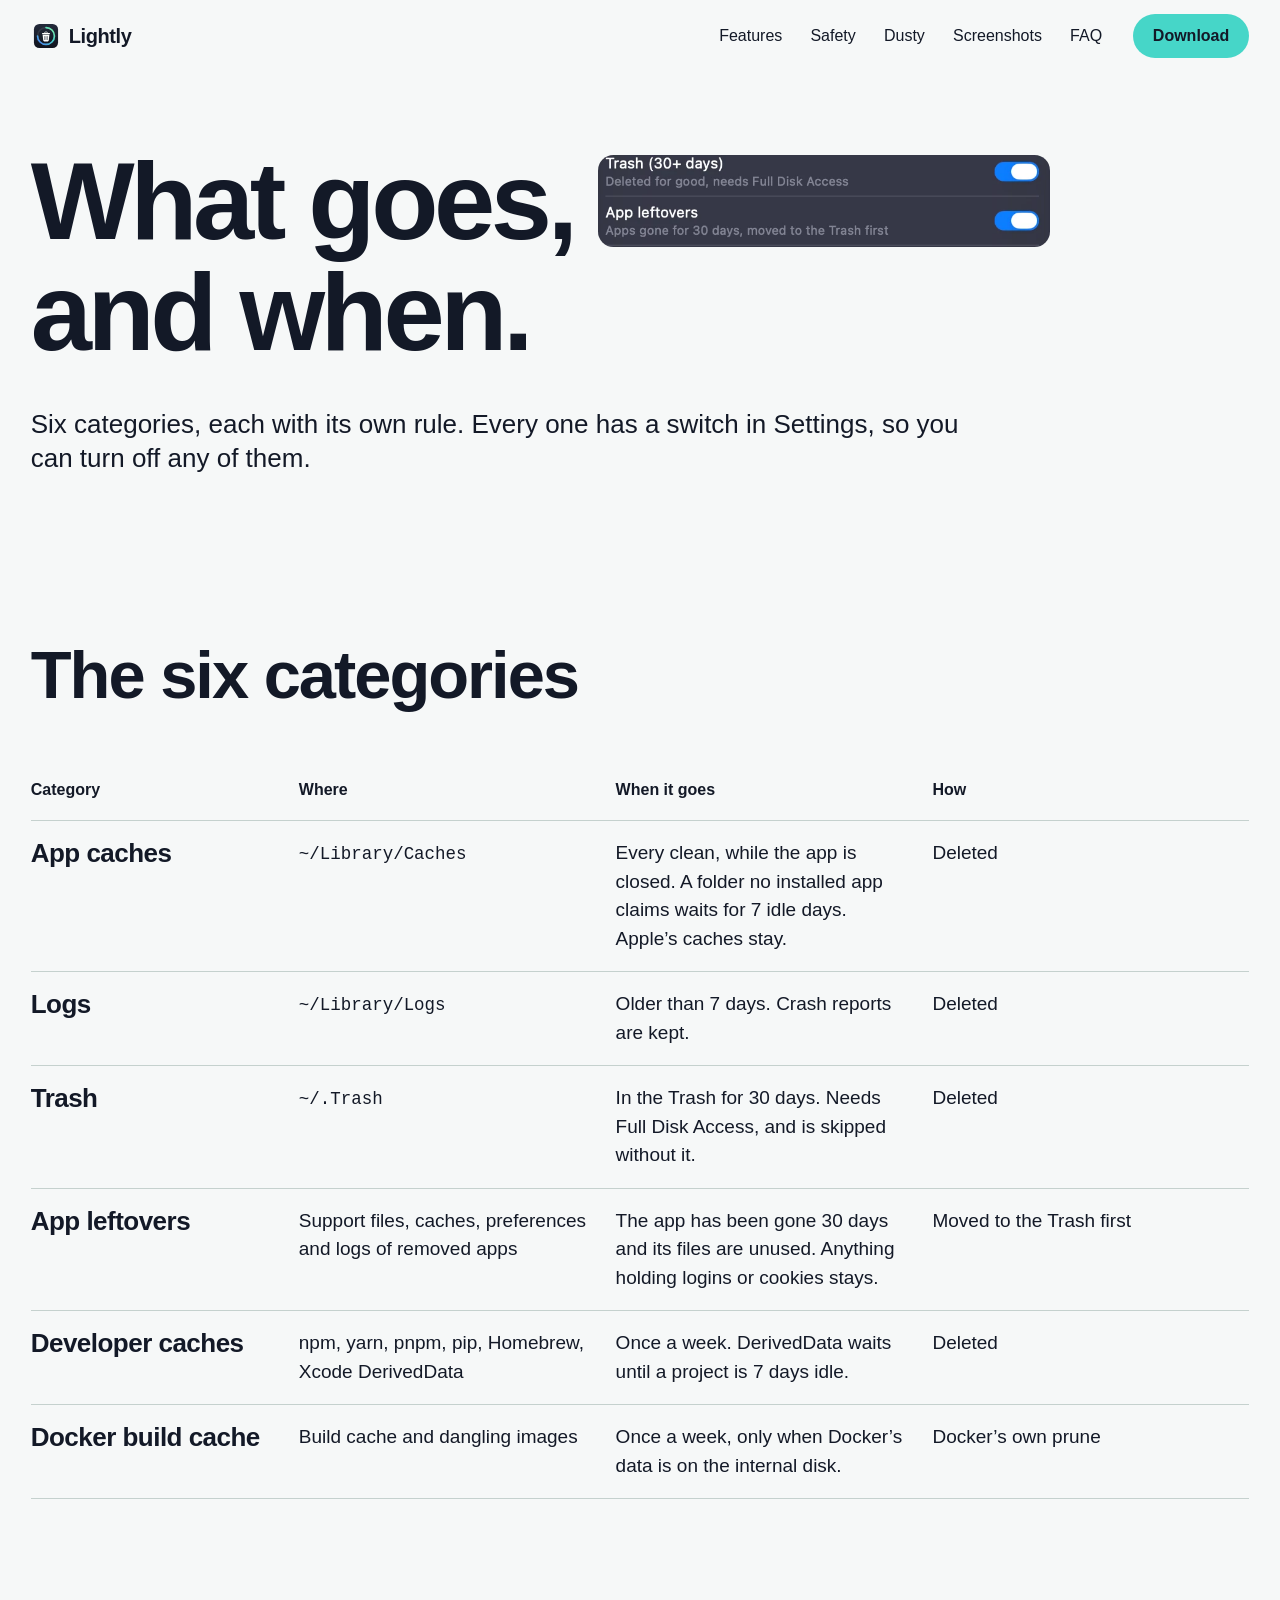
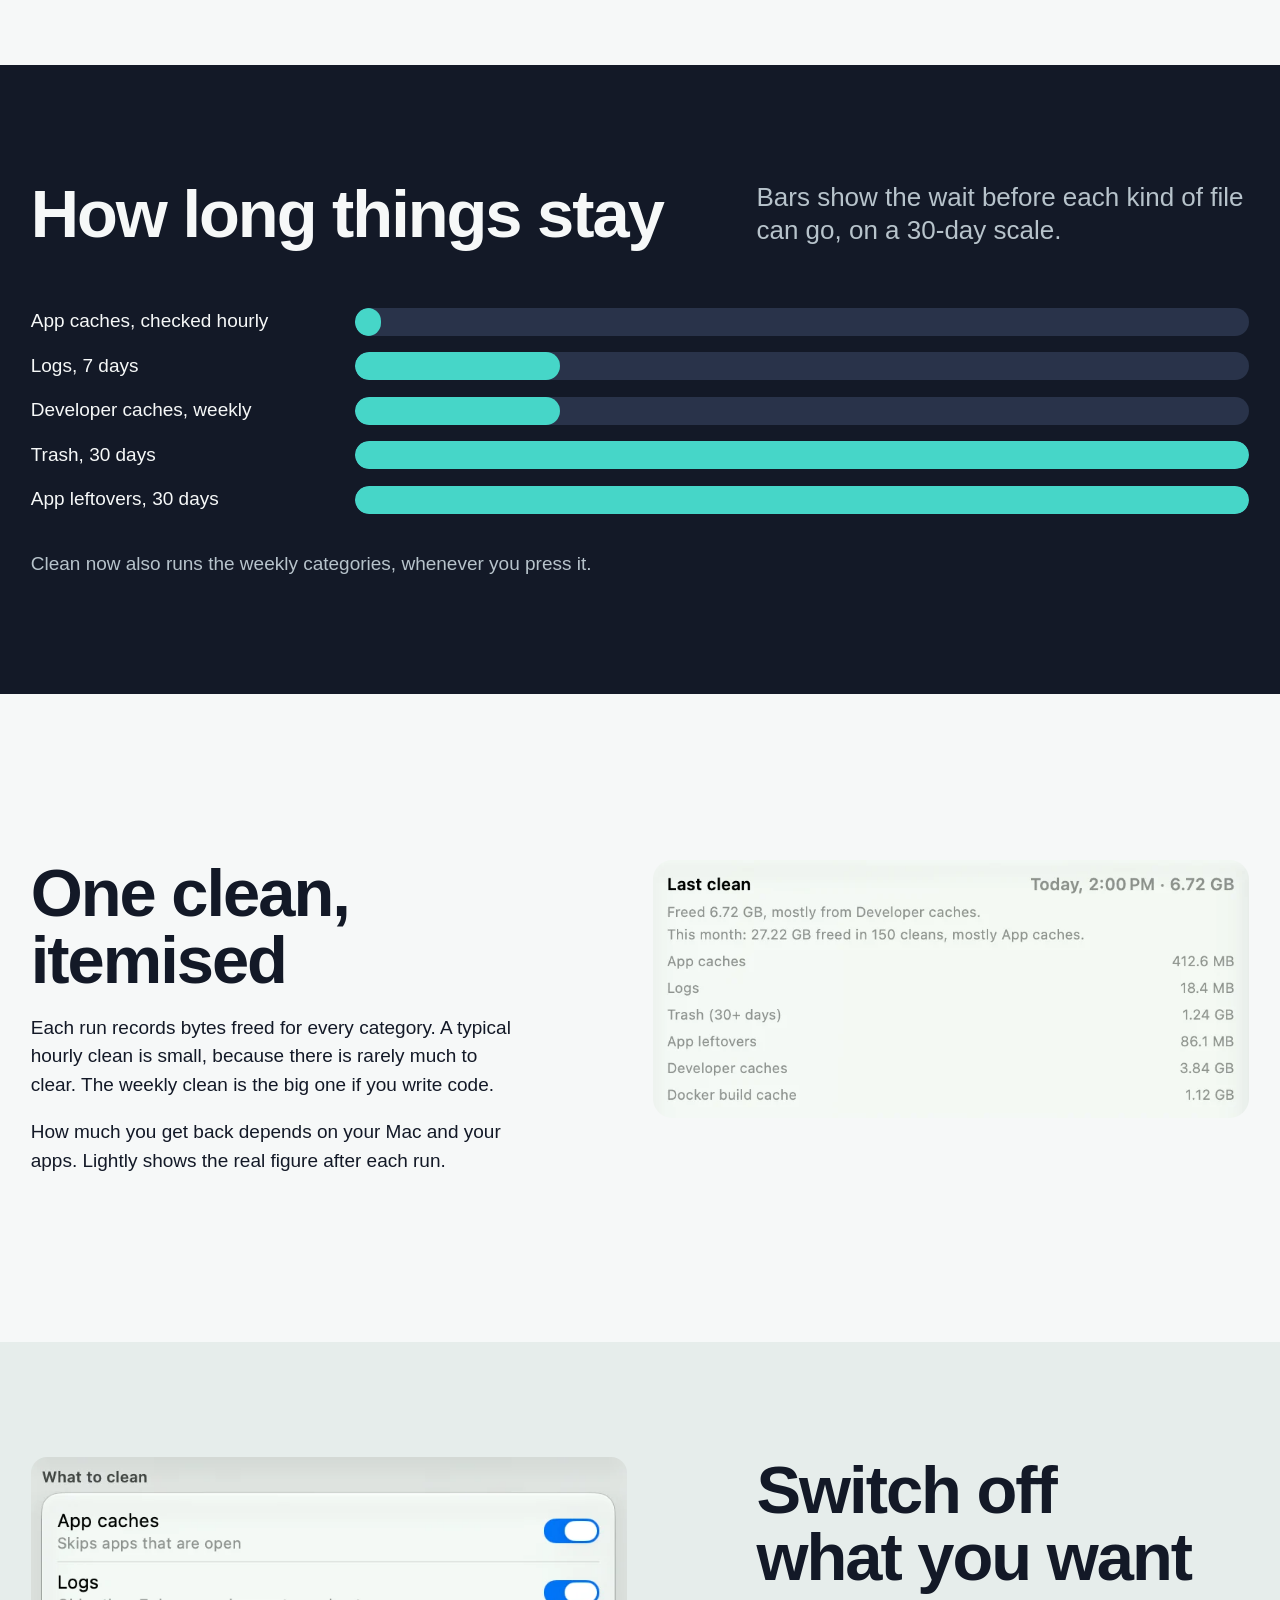
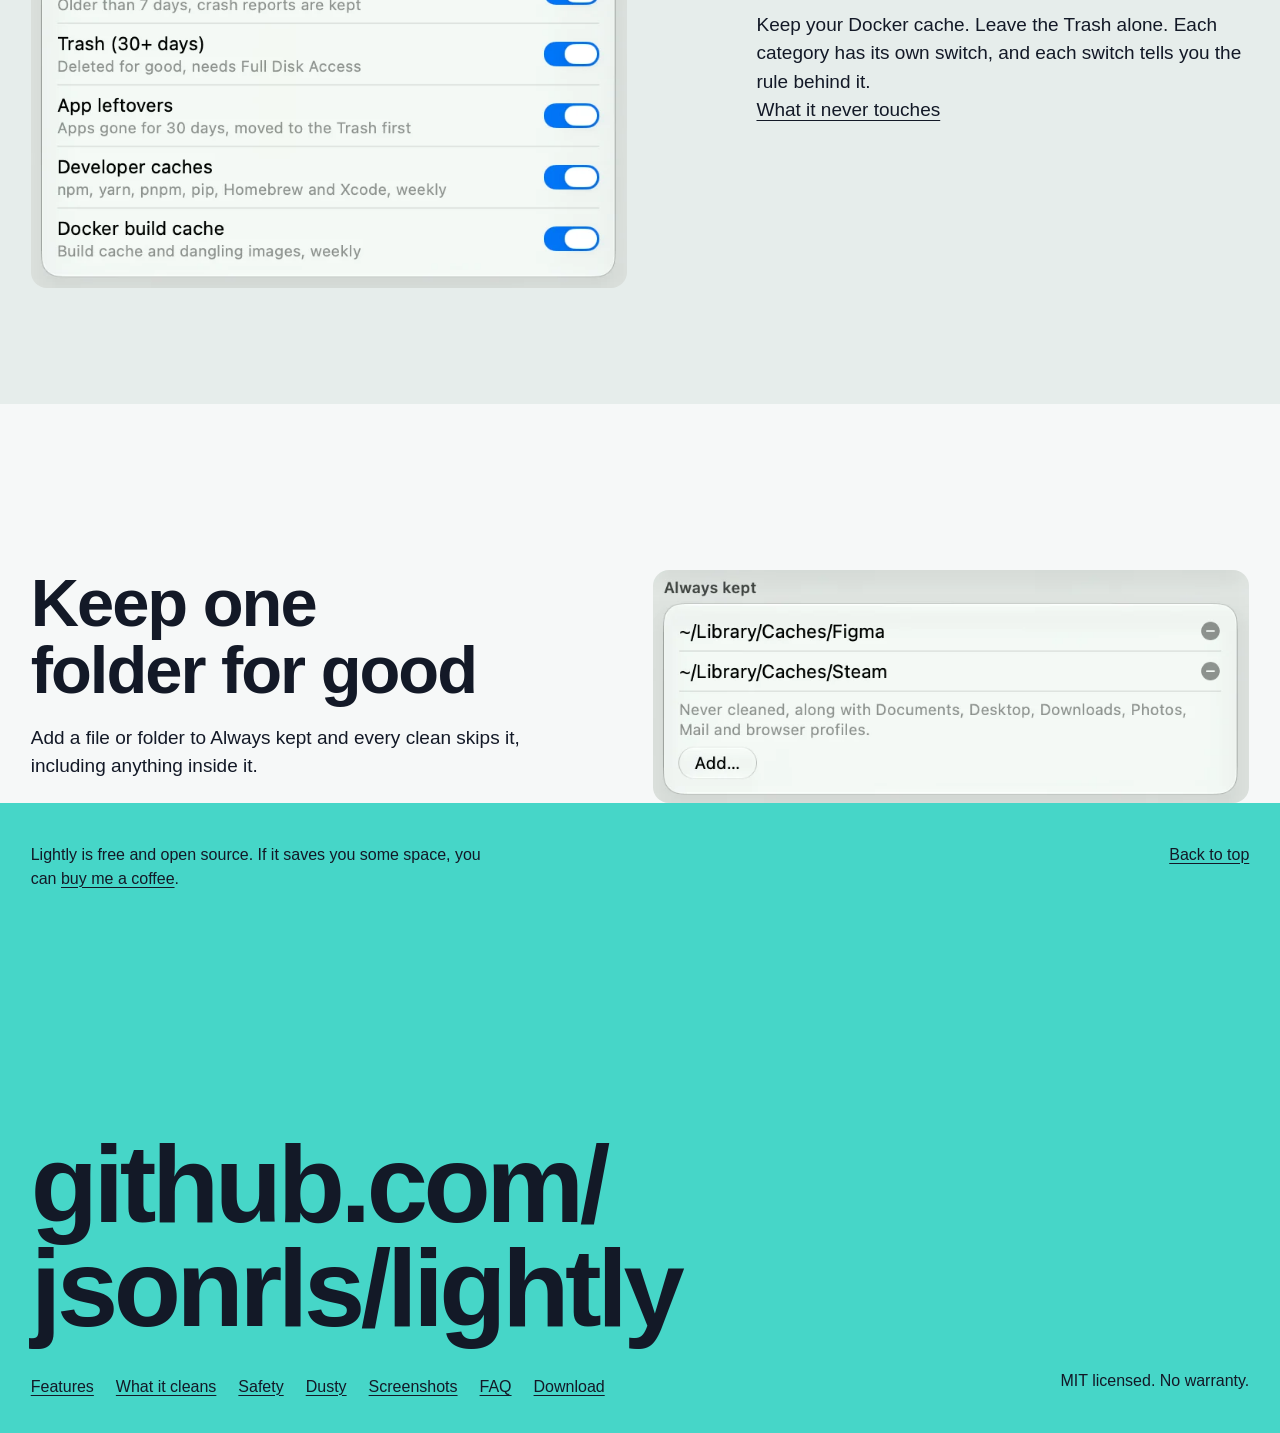
==== cleans.html @ a2372260 "first commit Co-Authored-By: Claude Opus 5.5 <noreply@anthropic.com>" ====
<!doctype html>
<html lang="en">
<head>
<meta charset="utf-8">
<meta name="viewport" content="width=device-width, initial-scale=1">
<title>What it cleans | Lightly</title>
<meta name="description" content="Exactly what Lightly removes from your Mac, where it lives, and how old it must be before it goes.">
<meta property="og:title" content="What it cleans | Lightly">
<meta property="og:description" content="Exactly what Lightly removes from your Mac, where it lives, and how old it must be before it goes.">
<meta property="og:type" content="website">
<meta name="theme-color" content="#f6f8f8">
<link rel="icon" href="assets/icon.svg" type="image/svg+xml">
<link rel="apple-touch-icon" href="assets/icon.png">
<link rel="preconnect" href="https://api.fontshare.com">
<link rel="preconnect" href="https://cdn.fontshare.com" crossorigin>
<link href="https://api.fontshare.com/v2/css?f[]=general-sans@400,500,600,700&display=swap" rel="stylesheet">
<link rel="stylesheet" href="assets/site.css">
<script>document.documentElement.classList.add('js')</script>
</head>
<body>
<a class="skip" href="#main">Skip to content</a>
<header class="bar">
  <a class="mark" href="index.html"><img src="assets/icon.svg" alt="" width="30" height="30">Lightly</a>
  <nav aria-label="Main"><ul><li><a href="features.html">Features</a></li><li><a href="safety.html">Safety</a></li><li><a href="dusty.html">Dusty</a></li><li><a href="screenshots.html">Screenshots</a></li><li><a href="faq.html">FAQ</a></li></ul></nav>
  <details class="menu"><summary>Menu</summary><ul><li><a href="features.html">Features</a></li><li><a href="cleans.html">What it cleans</a></li><li><a href="safety.html">Safety</a></li><li><a href="dusty.html">Dusty</a></li><li><a href="screenshots.html">Screenshots</a></li><li><a href="faq.html">FAQ</a></li></ul></details>
  <a class="button" href="download.html">Download</a>
</header>
<main id="main">
<header class="page-head">
  <h1 class="line">What goes, <img src="assets/shots/slot-toggles.webp" alt="Switches for Trash and App leftovers" width="734" height="150" class="slot" fetchpriority="high" decoding="async"> and when.</h1>
  <p class="lead intro">Six categories, each with its own rule. Every one has a switch in Settings, so you can turn off any of them.</p>
</header>

<section class="section">
  <h2>The six categories</h2>
  <table class="rules">
    <thead><tr><th scope="col">Category</th><th scope="col">Where</th><th scope="col">When it goes</th><th scope="col">How</th></tr></thead>
    <tbody>
      <tr><th scope="row">App caches</th><td data-label="Where"><code>~/Library/Caches</code></td><td data-label="When">Every clean, while the app is closed. A folder no installed app claims waits for 7 idle days. Apple’s caches stay.</td><td data-label="How">Deleted</td></tr>
      <tr><th scope="row">Logs</th><td data-label="Where"><code>~/Library/Logs</code></td><td data-label="When">Older than 7 days. Crash reports are kept.</td><td data-label="How">Deleted</td></tr>
      <tr><th scope="row">Trash</th><td data-label="Where"><code>~/.Trash</code></td><td data-label="When">In the Trash for 30 days. Needs Full Disk Access, and is skipped without it.</td><td data-label="How">Deleted</td></tr>
      <tr><th scope="row">App leftovers</th><td data-label="Where">Support files, caches, preferences and logs of removed apps</td><td data-label="When">The app has been gone 30 days and its files are unused. Anything holding logins or cookies stays.</td><td data-label="How">Moved to the Trash first</td></tr>
      <tr><th scope="row">Developer caches</th><td data-label="Where">npm, yarn, pnpm, pip, Homebrew, Xcode DerivedData</td><td data-label="When">Once a week. DerivedData waits until a project is 7 days idle.</td><td data-label="How">Deleted</td></tr>
      <tr><th scope="row">Docker build cache</th><td data-label="Where">Build cache and dangling images</td><td data-label="When">Once a week, only when Docker’s data is on the internal disk.</td><td data-label="How">Docker’s own prune</td></tr>
    </tbody>
  </table>
</section>

<section class="band field">
  <div class="ask-head">
    <h2>How long things stay</h2>
    <p class="lead quiet">Bars show the wait before each kind of file can go, on a 30-day scale.</p>
  </div>
  <ul class="clock">
    <li style="--i:0"><span>App caches, checked hourly</span><span class="track"><span class="fill" style="--w:3%"></span></span></li>
    <li style="--i:1"><span>Logs, 7 days</span><span class="track"><span class="fill" style="--w:23%"></span></span></li>
    <li style="--i:2"><span>Developer caches, weekly</span><span class="track"><span class="fill" style="--w:23%"></span></span></li>
    <li style="--i:3"><span>Trash, 30 days</span><span class="track"><span class="fill" style="--w:100%"></span></span></li>
    <li style="--i:4"><span>App leftovers, 30 days</span><span class="track"><span class="fill" style="--w:100%"></span></span></li>
  </ul>
  <p class="quiet" style="margin-top:28px">Clean now also runs the weekly categories, whenever you press it.</p>
</section>

<section class="section">
  <div class="pair" data-rise>
    <div class="pair-text">
      <h2>One clean, itemised</h2>
      <p>Each run records bytes freed for every category. A typical hourly clean is small, because there is rarely much to clear. The weekly clean is the big one if you write code.</p>
      <p>How much you get back depends on your Mac and your apps. Lightly shows the real figure after each run.</p>
    </div>
    <img src="assets/shots/last-clean-light.webp" alt="The last clean, 6.72 GB, with six category rows" width="850" height="367" class="pair-pic shot tile panel" loading="lazy" decoding="async">
  </div>
</section>

<section class="band tone">
  <div class="pair flip" data-rise>
    <div class="pair-text">
      <h2>Switch off what you want</h2>
      <p>Keep your Docker cache. Leave the Trash alone. Each category has its own switch, and each switch tells you the rule behind it.</p>
      <a class="link" href="safety.html">What it never touches</a>
    </div>
    <img src="assets/shots/categories-light.webp" alt="Six category switches in Settings" width="774" height="560" class="pair-pic shot" loading="lazy" decoding="async">
  </div>
</section>

<section class="section">
  <div class="pair" data-rise>
    <div class="pair-text">
      <h2>Keep one folder for good</h2>
      <p>Add a file or folder to Always kept and every clean skips it, including anything inside it.</p>
    </div>
    <img src="assets/shots/kept-light.webp" alt="The Always kept list with two folders" width="774" height="302" class="pair-pic shot tile" loading="lazy" decoding="async">
  </div>
</section>
</main>
<footer class="footer">
  <div class="footer-top">
    <p>Lightly is free and open source. If it saves you some space, you can <a href="https://www.buymeacoffee.com/jsonrls">buy me a coffee</a>.</p>
    <a href="#main">Back to top</a>
  </div>
  <div>
    <a class="footer-big" href="https://github.com/jsonrls/lightly"><span>github.com/<br>jsonrls/lightly</span></a>
    <div class="footer-meta">
      <ul><li><a href="features.html">Features</a></li><li><a href="cleans.html">What it cleans</a></li><li><a href="safety.html">Safety</a></li><li><a href="dusty.html">Dusty</a></li><li><a href="screenshots.html">Screenshots</a></li><li><a href="faq.html">FAQ</a></li><li><a href="download.html">Download</a></li></ul>
      <span>MIT licensed. No warranty.</span>
    </div>
  </div>
</footer>
<script src="assets/site.js" defer></script>
</body>
</html>
---- assets/site.css ----
:root {
  --bg: #f6f8f8;
  --surface: #e6edeb;
  --ink: #131927;
  --muted: #3f4b59;
  --accent: #46d6c8;
  --accent-strong: #2fc4b5;
  --accent-ink: #131927;
  --field: #131927;
  --field-ink: #f6f8f8;
  --field-muted: #b7c3cb;
  --warn: #ffd166;

  --m: clamp(16px, 2.4vw, 32px);
  --gap: clamp(112px, 13vw, 192px);
  --radius: 16px;

  --step-small: clamp(0.8125rem, 0.79rem + 0.1vw, 0.875rem);
  --step-body: clamp(1.0625rem, 1rem + 0.25vw, 1.1875rem);
  --step-lead: clamp(1.25rem, 1.1rem + 0.7vw, 1.625rem);
  --step-sub: clamp(1.75rem, 3vw, 3rem);
  --step-head: clamp(2.25rem, 1.3rem + 3.6vw, 4.5rem);
  --step-display: clamp(3.25rem, 10.5vw, 10.5rem);

  --ease-out: cubic-bezier(0.22, 1, 0.36, 1);
  --ease-in-out: cubic-bezier(0.65, 0, 0.35, 1);
}

*, *::before, *::after { box-sizing: border-box; }
html { -webkit-text-size-adjust: 100%; scroll-behavior: smooth; }
body {
  margin: 0;
  background: var(--bg);
  color: var(--ink);
  font-family: "General Sans", ui-sans-serif, -apple-system, "Helvetica Neue", Arial, sans-serif;
  font-size: var(--step-body);
  line-height: 1.5;
  -webkit-font-smoothing: antialiased;
  overflow-x: clip;
}
img { display: block; max-width: 100%; height: auto; }
h1, h2, h3, p, ol, ul, dl, dd, figure, pre { margin: 0; padding: 0; }
ol, ul { list-style: none; }
p { text-wrap: pretty; }
a { color: inherit; text-underline-offset: 0.2em; text-decoration-thickness: 0.07em; }
button, input { font: inherit; color: inherit; }
::selection { background: var(--accent); color: var(--accent-ink); }
:focus-visible { outline: 3px solid var(--accent-strong); outline-offset: 3px; border-radius: 4px; }
.field :focus-visible, .footer :focus-visible { outline-color: currentColor; }

.sr { position: absolute; width: 1px; height: 1px; overflow: hidden; clip-path: inset(50%); white-space: nowrap; }
.skip { position: absolute; left: var(--m); top: -80px; background: var(--ink); color: var(--bg); padding: 12px 20px; border-radius: 999px; z-index: 10; }
.skip:focus { top: 12px; }

h1, h2, h3 { font-weight: 700; letter-spacing: -0.02em; text-wrap: balance; }
h1 { font-size: var(--step-display); line-height: 0.95; letter-spacing: -0.04em; }
h2 { font-size: var(--step-head); line-height: 1; letter-spacing: -0.03em; }
h3 { font-size: var(--step-lead); line-height: 1.15; }
.lead { font-size: var(--step-lead); line-height: 1.3; }
.small { font-size: var(--step-small); }
.quiet { color: var(--muted); }
code { font-family: ui-monospace, SFMono-Regular, Menlo, monospace; font-size: 0.92em; overflow-wrap: anywhere; }
.num { font-variant-numeric: tabular-nums; }

/* Page frame */
.section { padding-inline: var(--m); margin-top: var(--gap); }
.field { background: var(--field); color: var(--field-ink); }
.field .quiet { color: var(--field-muted); }
.tone { background: var(--surface); }
.band { margin-top: var(--gap); padding: clamp(72px, 9vw, 136px) var(--m); }
.measure { max-width: 34em; }
.shot { border-radius: var(--radius); }
.tile { background: var(--surface); }
.shot.panel { border-radius: 3.3% / 7.6%; }
.shot.panel-wide { border-radius: 1.6% / 6.8%; }

/* Buttons */
.button {
  display: inline-flex; align-items: center; justify-content: center;
  min-height: 52px; padding: 0 28px;
  border: 0; border-radius: 999px;
  background: var(--accent); color: var(--accent-ink);
  font-weight: 600; text-decoration: none; white-space: nowrap; cursor: pointer;
  transition: transform 140ms var(--ease-out), background-color 180ms ease;
}
.button:active { transform: scale(0.97); }
.link { font-weight: 500; text-decoration: underline; text-decoration-color: currentColor; transition: text-decoration-color 180ms ease, opacity 180ms ease; }
@media (hover: hover) and (pointer: fine) {
  .button:hover { background: var(--accent-strong); }
  .link:hover { text-decoration-color: transparent; }
}

/* Navigation */
.bar { display: flex; align-items: center; gap: clamp(16px, 2.4vw, 36px); padding: 14px var(--m); font-size: 1rem; }
.mark { display: inline-flex; align-items: center; gap: 8px; font-weight: 700; font-size: 1.25rem; letter-spacing: -0.02em; text-decoration: none; margin-right: auto; }
.mark img { width: 30px; height: 30px; }
.bar nav ul { display: flex; gap: clamp(16px, 2.2vw, 32px); }
.bar nav a { text-decoration: none; font-weight: 500; padding: 8px 0; transition: opacity 180ms ease; }
.bar nav a[aria-current="page"] { text-decoration: underline; text-decoration-thickness: 2px; text-underline-offset: 0.35em; }
.bar .button { min-height: 44px; padding: 0 20px; font-size: 1rem; }
.menu { display: none; }
@media (hover: hover) and (pointer: fine) { .bar nav a:hover { opacity: 0.6; } }

/* Headline with a piece of the app set into it */
.line { display: flex; flex-wrap: wrap; align-items: center; column-gap: 0.22em; row-gap: 0.06em; }
.slot { height: 0.84em; width: auto; border-radius: 0.14em; flex: none; }
.page-head { padding: clamp(40px, 6vw, 88px) var(--m) 0; }
.page-head h1 { font-size: clamp(3rem, 8.6vw, 8.75rem); }
.page-head .intro { margin-top: clamp(28px, 3.4vw, 48px); max-width: 36em; }

/* Home hero */
.hero { padding: clamp(20px, 2.6vw, 40px) var(--m) clamp(24px, 3vw, 40px); }
.hero h1 { white-space: nowrap; }
.press { padding: 0; border: 0; background: none; cursor: pointer; height: 1em; transition: transform 160ms var(--ease-out); }
.press img { height: 100%; width: auto; }
.press:active { transform: translateY(0.02em) scale(0.97); }
.press.spent img { opacity: 0.45; transition: opacity 400ms ease; }
.hero-row { display: grid; grid-template-columns: repeat(12, minmax(0, 1fr)); column-gap: clamp(16px, 2vw, 32px); align-items: center; margin-top: clamp(20px, 2.6vw, 36px); }
.hero-row p { grid-column: 1 / span 7; font-size: var(--step-lead); line-height: 1.3; }
.hero-act { grid-column: 9 / -1; display: flex; flex-wrap: wrap; align-items: center; justify-content: flex-end; gap: 12px 24px; }
.hero-row .press-note { grid-column: 1 / -1; min-height: 1.5em; margin-top: 10px; font-size: 1rem; line-height: 1.5; }

.stage { position: relative; background: var(--field); }
.stage-bar { display: flex; justify-content: flex-end; align-items: center; gap: 16px; height: 34px; padding-inline: var(--m); color: var(--field-ink); font-size: 14px; font-weight: 500; background: #1d2536; }
.stage-bar img { width: 19px; height: 19px; }
.stage-icon { display: grid; place-items: center; width: 34px; height: 25px; border-radius: 7px; background: #39445c; }
.stage-shots { display: flex; justify-content: center; align-items: flex-start; padding-inline: var(--m); max-width: 1600px; margin-inline: auto; }
.stage-full { flex: 1992 1 0; min-width: 0; }
.stage-pop { flex: 792 1 0; min-width: 0; }

/* The path checker */
.ask-head { display: grid; grid-template-columns: repeat(12, minmax(0, 1fr)); column-gap: clamp(16px, 2vw, 32px); align-items: end; }
.ask-head h2 { grid-column: 1 / span 7; }
.ask-head p { grid-column: 8 / -1; }
.ask-input {
  display: block; width: 100%; margin-top: clamp(28px, 4vw, 56px); padding: 0.12em 0;
  border: 0; border-radius: 0; background: none; outline-offset: 6px;
  font-size: clamp(1.75rem, 5.6vw, 5.5rem); font-weight: 700; letter-spacing: -0.03em; line-height: 1.1;
  caret-color: var(--accent-strong);
}
.ask-answer { display: grid; grid-template-columns: repeat(12, minmax(0, 1fr)); column-gap: clamp(16px, 2vw, 32px); margin-top: clamp(24px, 3vw, 44px); align-items: start; }
.ask-word { grid-column: 1 / span 5; font-size: var(--step-head); font-weight: 700; letter-spacing: -0.03em; line-height: 1; }
.ask-why { grid-column: 6 / -1; font-size: var(--step-lead); line-height: 1.3; max-width: 30em; }
.ask-try { display: flex; flex-wrap: wrap; gap: 10px; margin-top: clamp(28px, 3.4vw, 48px); }
.chip { min-height: 44px; padding: 0 18px; border: 0; border-radius: 999px; background: var(--surface); cursor: pointer; font-weight: 500; transition: transform 140ms var(--ease-out), background-color 180ms ease; overflow-wrap: anywhere; }
.chip:active { transform: scale(0.97); }
.chip[aria-pressed="true"] { background: var(--ink); color: var(--bg); }
.tone .chip { background: var(--bg); }
.tone .chip[aria-pressed="true"] { background: var(--ink); color: var(--bg); }
@media (hover: hover) and (pointer: fine) { .chip:not([aria-pressed="true"]):hover { background: var(--accent); } }

/* A clean, in four stops */
.stages { margin-top: var(--gap); display: grid; grid-template-columns: 1fr 1fr; grid-template-rows: 1fr auto; min-height: 88svh; }
.stages-text { background: var(--surface); padding: clamp(40px, 5vw, 72px) var(--m) 32px; }
.stages-pics { background: var(--field); display: grid; place-items: center; padding: 32px var(--m); }
.stage-copy { display: grid; }
.stage-copy > *, .stages-pics > * { grid-area: 1 / 1; }
.stage-text p { margin-top: 20px; max-width: 30em; }
.stages-control { grid-column: 1 / -1; background: var(--field); color: var(--field-ink); padding: 24px var(--m) 28px; }
.range { position: relative; height: 44px; --done: 0; }
.range::before, .range::after { content: ""; position: absolute; left: 0; top: 18px; height: 8px; border-radius: 4px; }
.range::before { right: 0; background: #39445c; }
.range::after { width: calc(16px + (100% - 32px) * var(--done)); background: var(--accent); }
.range input { -webkit-appearance: none; appearance: none; position: relative; z-index: 1; display: block; width: 100%; height: 44px; background: none; margin: 0; cursor: grab; }
.range input::-webkit-slider-runnable-track { height: 8px; background: none; }
.range input::-moz-range-track { height: 8px; background: none; }
.range input::-webkit-slider-thumb { -webkit-appearance: none; width: 32px; height: 32px; margin-top: -12px; border-radius: 50%; background: var(--accent); }
.range input::-moz-range-thumb { width: 32px; height: 32px; border: 0; border-radius: 50%; background: var(--accent); }
.stage-names { display: grid; grid-template-columns: repeat(4, 1fr); margin-top: 6px; font-size: 1rem; color: var(--field-muted); }
.stage-names li:nth-child(2) { text-align: center; padding-right: 8%; }
.stage-names li:nth-child(3) { text-align: center; padding-left: 8%; }
.stage-names li:last-child { text-align: right; }
.stage-names .on { color: var(--field-ink); font-weight: 600; }
.js .stage-text, .js .stage-pic { opacity: 0; visibility: hidden; transition: opacity 200ms ease, visibility 0s 200ms; }
.js .stage-text.on, .js .stage-pic.on { opacity: 1; visibility: visible; transition: opacity 200ms ease; }
.stage-pic { max-width: min(100%, 560px); }
html:not(.js) .stages-control { display: none; }
html:not(.js) .stage-copy, html:not(.js) .stages-pics { display: flex; flex-direction: column; gap: 32px; }

/* Rows hung from one axis */
.axis-head { min-height: 36svh; display: flex; align-items: center; margin-left: calc((100% + 32px) / 12 * 4); }
.axis-row { display: grid; grid-template-columns: repeat(12, minmax(0, 1fr)); column-gap: clamp(16px, 2vw, 32px); align-items: start; }
.axis-row + .axis-row { margin-top: clamp(80px, 9vw, 120px); }
.axis-text { grid-column: 5 / span 4; }
.axis-text h3 { font-size: var(--step-sub); line-height: 1.02; letter-spacing: -0.03em; }
.axis-text p { margin-top: 14px; }
.axis-text .link { display: inline-block; margin-top: 14px; }
.axis-pic { grid-column: 9 / -1; justify-self: end; }
.axis-pic.wide { width: 100%; }
.axis-pic.mid { width: 82%; }
.axis-pic.narrow { width: 62%; }
.axis-side { grid-column: 1 / span 4; }
.axis-wide { grid-column: 5 / -1; }

/* Names as one sentence */
.names { font-size: var(--step-head); font-weight: 700; line-height: 1.04; letter-spacing: -0.03em; }
.names h2 { display: inline; font: inherit; letter-spacing: inherit; }
.names ul { display: inline; }
.names li { display: inline; color: #6c7988; transition: color 400ms ease; }
.names li.lit { color: var(--ink); }
.field .names li { color: #8a97ab; }
.field .names li.lit { color: var(--field-ink); }

/* Questions */
.faq-list { margin-top: clamp(40px, 5vw, 80px); margin-left: calc((100% + 32px) / 12 * 4); }
.faq-list details { margin-left: -24px; padding: 14px 24px; border-radius: var(--radius); transition: background-color 200ms ease; }
.faq-list details + details { margin-top: 12px; }
.faq-list details[open] { background: var(--surface); }
.tone .faq-list details[open] { background: var(--bg); }
.faq-list summary { display: flex; align-items: center; justify-content: space-between; gap: 24px; min-height: 44px; font-size: var(--step-lead); line-height: 1.25; cursor: pointer; list-style: none; }
.faq-list summary::-webkit-details-marker { display: none; }
.faq-list summary::after { content: ""; flex: none; width: 12px; height: 12px; margin-right: 4px; border-right: 2px solid currentColor; border-bottom: 2px solid currentColor; transform: translateY(-3px) rotate(45deg); transition: transform 200ms var(--ease-out); }
.faq-list details[open] summary::after { transform: translateY(3px) rotate(225deg); }
.faq-list .answer { padding: 8px 0 12px; max-width: 48ch; }
.faq-list .answer > * + * { margin-top: 0.8em; }
.faq-more { margin-top: 32px; margin-left: calc((100% + 32px) / 12 * 4); }
.faq-split { display: grid; grid-template-columns: repeat(12, minmax(0, 1fr)); column-gap: clamp(16px, 2vw, 32px); margin-top: clamp(32px, 4vw, 56px); align-items: start; }
.faq-pic { grid-column: 1 / span 4; background: var(--surface); }
.faq-split .faq-list { grid-column: 5 / -1; margin: 0; }

/* The close */
.close { min-height: 90svh; margin-top: var(--gap); padding: clamp(48px, 7vw, 96px) var(--m) 40px; display: flex; flex-direction: column; justify-content: space-between; gap: 64px; }
.close h2 { font-size: var(--step-display); line-height: 0.92; letter-spacing: -0.04em; }
.close-row { display: grid; grid-template-columns: repeat(12, minmax(0, 1fr)); column-gap: clamp(16px, 2vw, 32px); align-items: end; }
.close-row p { grid-column: 1 / span 6; font-size: var(--step-lead); line-height: 1.3; }
.close-row div { grid-column: 9 / -1; justify-self: end; }
.close .button { min-height: 56px; padding: 0 36px; }

.footer { min-height: 70svh; padding: 40px var(--m) 28px; background: var(--accent); color: var(--accent-ink); display: flex; flex-direction: column; justify-content: space-between; gap: 64px; }
.footer-top { display: flex; flex-wrap: wrap; justify-content: space-between; gap: 16px 48px; font-size: 1rem; font-weight: 500; }
.footer-top p { max-width: 30em; }
.footer-big { display: block; font-size: clamp(3rem, 8.6vw, 8.75rem); font-weight: 700; line-height: 0.95; letter-spacing: -0.04em; text-decoration: none; }
.footer-big span { transition: opacity 180ms ease; }
@media (hover: hover) and (pointer: fine) { .footer-big:hover span { opacity: 0.7; } }
.footer-meta { display: flex; flex-wrap: wrap; justify-content: space-between; gap: 10px 32px; margin-top: 28px; font-size: 1rem; font-weight: 500; }
.footer-meta ul { display: flex; flex-wrap: wrap; gap: 6px 22px; }
.footer-meta a { padding: 6px 0; display: inline-block; }

/* Statement with its proof beside it */
.pair { display: grid; grid-template-columns: repeat(12, minmax(0, 1fr)); column-gap: clamp(16px, 2vw, 32px); row-gap: 32px; align-items: start; }
.pair-text { grid-column: 1 / span 5; }
.pair-text h2 + * { margin-top: 20px; }
.pair-text > * + * { margin-top: 1em; }
.pair-pic { grid-column: 7 / -1; }
.pair.flip .pair-text { grid-column: 8 / -1; grid-row: 1; }
.pair.flip .pair-pic { grid-column: 1 / span 6; grid-row: 1; }

.full-shot { display: block; width: 100%; max-width: 1500px; margin-inline: auto; }

/* Lists of facts */
.facts { display: grid; grid-template-columns: repeat(12, minmax(0, 1fr)); column-gap: clamp(16px, 2vw, 32px); row-gap: clamp(36px, 4vw, 60px); margin-top: clamp(32px, 4vw, 56px); }
.facts > li { grid-column: span 4; }
.facts.two > li { grid-column: span 6; }
.facts h3 + p { margin-top: 10px; }

.big-list h3 { font-size: var(--step-sub); line-height: 1.04; letter-spacing: -0.03em; }
.big-list li + li { margin-top: clamp(24px, 2.6vw, 36px); }
.big-list p { margin-top: 8px; max-width: 38em; }

/* Real table of the cleaning rules */
.rules { width: 100%; border-collapse: collapse; margin-top: clamp(32px, 4vw, 56px); }
.rules th, .rules td { text-align: left; vertical-align: top; padding: 18px 20px 18px 0; border-bottom: 1px solid #c5d1ce; }
.rules thead th { font-size: 1rem; font-weight: 600; }
.rules tbody th { font-size: var(--step-lead); line-height: 1.15; font-weight: 700; letter-spacing: -0.02em; width: 22%; }
.rules td { width: 26%; }

.clock { margin-top: clamp(32px, 4vw, 56px); }
.clock li { display: grid; grid-template-columns: minmax(0, 3fr) minmax(0, 9fr); column-gap: clamp(16px, 2vw, 32px); align-items: center; padding-block: 8px; }
.clock .track { display: block; height: 28px; border-radius: 14px; background: #29334a; overflow: hidden; }
.clock .fill { display: block; height: 100%; width: var(--w); border-radius: 14px; background: var(--accent); }
.js .clock .fill { transform: scaleX(0); transform-origin: left; transition: transform 900ms var(--ease-out); transition-delay: calc(var(--i, 0) * 90ms); }
.js .clock.in .fill { transform: none; }

/* Warning block */
.warning { display: grid; grid-template-columns: 1fr 1fr; gap: 16px clamp(16px, 2vw, 32px); background: var(--warn); color: var(--ink); padding: clamp(28px, 4vw, 56px) var(--m); }
.warning .lead { letter-spacing: -0.01em; }

/* Code */
pre { background: var(--field); color: var(--field-ink); padding: 20px 22px; border-radius: var(--radius); overflow-x: auto; font-size: 0.95rem; line-height: 1.6; }
pre code { overflow-wrap: normal; }
.steps { counter-reset: step; }
.steps li { position: relative; padding-left: 2.1em; font-size: var(--step-lead); line-height: 1.3; }
.steps li + li { margin-top: 0.9em; }
.steps li::before { counter-increment: step; content: counter(step); position: absolute; left: 0; top: 0; font-weight: 700; }

/* Dusty thinking, the app's own loader */
.thinking { display: inline-flex; align-items: center; gap: 12px; font-size: var(--step-lead); font-weight: 600; }
.pixels { display: grid; grid-template-columns: repeat(3, 12px); gap: 4px; }
.pixels i { display: block; width: 12px; height: 12px; border-radius: 3px; background: currentColor; opacity: 0.15; }
@media (prefers-reduced-motion: no-preference) {
  .pixels i { animation: pixel 1.4s ease-in-out infinite; animation-delay: calc(var(--d) * 110ms); }
}
@keyframes pixel { 0%, 100% { opacity: 0.15; } 40% { opacity: 1; } }

/* Screenshot page */
.plate { padding: clamp(40px, 6vw, 88px) var(--m); }
.plate figcaption { display: grid; grid-template-columns: repeat(12, minmax(0, 1fr)); column-gap: clamp(16px, 2vw, 32px); margin-bottom: clamp(20px, 3vw, 40px); }
.plate h2 { grid-column: 1 / span 6; }
.plate figcaption p { grid-column: 7 / -1; }
.plate-pair { display: grid; grid-template-columns: minmax(0, 1fr) minmax(0, 1fr); gap: clamp(16px, 2vw, 32px); align-items: start; justify-items: center; max-width: 1200px; margin-inline: auto; }

/* Download */
.head-pair { margin-top: clamp(28px, 3.4vw, 48px); align-items: center; }
.head-pair .pair-pic { grid-column: 6 / -1; }
.get { display: flex; flex-wrap: wrap; align-items: center; gap: 16px 28px; margin-top: clamp(28px, 3.4vw, 48px); }
.get .button { min-height: 60px; padding: 0 40px; font-size: var(--step-lead); }

/* Motion: everything below only adds travel. Content is visible without it. */
@media (prefers-reduced-motion: no-preference) {
  .js [data-rise] > * { opacity: 0; transform: translateY(24px); transition: opacity 620ms var(--ease-out), transform 720ms var(--ease-out); transition-delay: calc(var(--i, 0) * 75ms); }
  .js [data-rise].in > * { opacity: 1; transform: none; }
  .js .shutter { clip-path: inset(0 0 100% 0); transition: clip-path 1100ms var(--ease-in-out) 120ms; }
  .js .shutter img { transform: scale(1.06); transition: transform 1500ms var(--ease-out) 120ms; }
  .js .shutter.in { clip-path: inset(0); }
  .js .shutter.in img { transform: none; }
  .js h1 { animation: settle 720ms var(--ease-out) both; }
  @keyframes settle { from { opacity: 0; transform: translateY(18px); } }
  .drift { animation: drift 16s ease-in-out infinite alternate; }
  @keyframes drift { from { transform: translateY(0); } to { transform: translateY(-14px); } }
}
@media (prefers-reduced-motion: reduce) {
  html { scroll-behavior: auto; }
  *, *::before, *::after { transition-duration: 0.01ms !important; animation-duration: 0.01ms !important; }
}

/* Tablet */
@media (max-width: 1040px) {
  .close { min-height: 70svh; }
  .head-pair .pair-pic { grid-column: 1 / -1; }
  .bar nav { display: none; }
  .menu { display: block; position: relative; }
  .menu summary { list-style: none; cursor: pointer; font-weight: 500; min-height: 44px; display: flex; align-items: center; padding-inline: 4px; }
  .menu summary::-webkit-details-marker { display: none; }
  .menu:not([open]) ul { display: none; }
  .menu ul { position: absolute; right: 0; top: 48px; z-index: 5; min-width: 220px; padding: 10px; border-radius: var(--radius); background: var(--ink); color: var(--bg); }
  .menu a { display: block; padding: 10px 12px; text-decoration: none; }
  .ask-head h2, .ask-head p { grid-column: 1 / -1; }
  .ask-head p { margin-top: 12px; }
  .hero-row p { grid-column: 1 / -1; }
  .hero-act { grid-column: 1 / -1; justify-content: flex-start; margin-top: 16px; }
  .axis-text { grid-column: 1 / span 7; }
  .axis-pic { grid-column: 8 / -1; }
  .axis-head, .faq-list, .faq-more { margin-left: 0; }
  .faq-list details { margin-inline: 0; }
  .pair-text, .pair.flip .pair-text { grid-column: 1 / -1; grid-row: auto; }
  .pair-pic, .pair.flip .pair-pic { grid-column: 1 / -1; grid-row: auto; }
  .facts > li { grid-column: span 6; }
}

/* Phone */
@media (max-width: 640px) {
  :root { --gap: 96px; }
  h1 { font-size: 19vw; }
  .hero h1 { font-size: 18.4vw; white-space: normal; }
  .press { height: 0.92em; }
  .line { column-gap: 0.18em; row-gap: 0.16em; }
  .page-head h1 { font-size: 13.5vw; }
  .bar .button { padding: 0 16px; }
  .stage-full { display: none; }
  .stage-pop { flex: 0 1 400px; }
  .ask-input { font-size: 7.4vw; }
  .ask-word, .ask-why { grid-column: 1 / -1; }
  .ask-why { margin-top: 10px; }
  .stages { grid-template-columns: 1fr; grid-template-rows: auto; min-height: 0; }
  .stages-pics { order: 1; min-height: 46svh; }
  .stages-text { order: 2; padding-top: 32px; padding-bottom: 32px; }
  .stages-control { order: 3; }
  .stage-names { grid-template-columns: 1fr 1fr; gap: 4px 12px; }
  .stage-names li:nth-child(n) { text-align: left; padding: 0; }
  .axis-head { min-height: 0; padding-block: 12px 40px; }
  .axis-text, .axis-pic, .axis-side, .axis-wide { grid-column: 1 / -1; }
  .axis-wide { margin-top: 20px; }
  .axis-pic { margin-top: 20px; }
  .axis-pic.wide { width: 100%; }
  .axis-pic.mid { width: 78%; justify-self: end; }
  .axis-pic.narrow { width: 60%; justify-self: start; }
  .axis-row + .axis-row { margin-top: 64px; }
  .faq-list details { margin-inline: calc(var(--m) * -1); padding-inline: var(--m); border-radius: 0; }
  .faq-split { display: block; }
  .faq-pic { margin-bottom: 20px; }
  .warning { grid-template-columns: 1fr; }
  .close { min-height: 70svh; }
  .close h2 { font-size: 16vw; }
  .close-row p, .close-row div { grid-column: 1 / -1; }
  .close-row div { justify-self: stretch; margin-top: 24px; }
  .close .button { width: 100%; }
  .footer-big { font-size: 12.5vw; }
  .footer-meta { flex-direction: column; }
  .facts > li, .facts.two > li { grid-column: 1 / -1; }
  .plate h2, .plate figcaption p { grid-column: 1 / -1; }
  .plate figcaption p { margin-top: 10px; }
  .plate-pair { grid-template-columns: 1fr; }
  .rules thead { display: none; }
  .rules, .rules tbody, .rules tr, .rules th, .rules td { display: block; width: 100% !important; }
  .rules tr { padding-block: 18px; border-bottom: 1px solid #c5d1ce; }
  .rules th, .rules td { border: 0; padding: 4px 0; }
  .rules td::before { content: attr(data-label) ": "; font-weight: 600; }
  .clock li { grid-template-columns: 1fr; row-gap: 6px; }
  .get .button { width: 100%; }
}
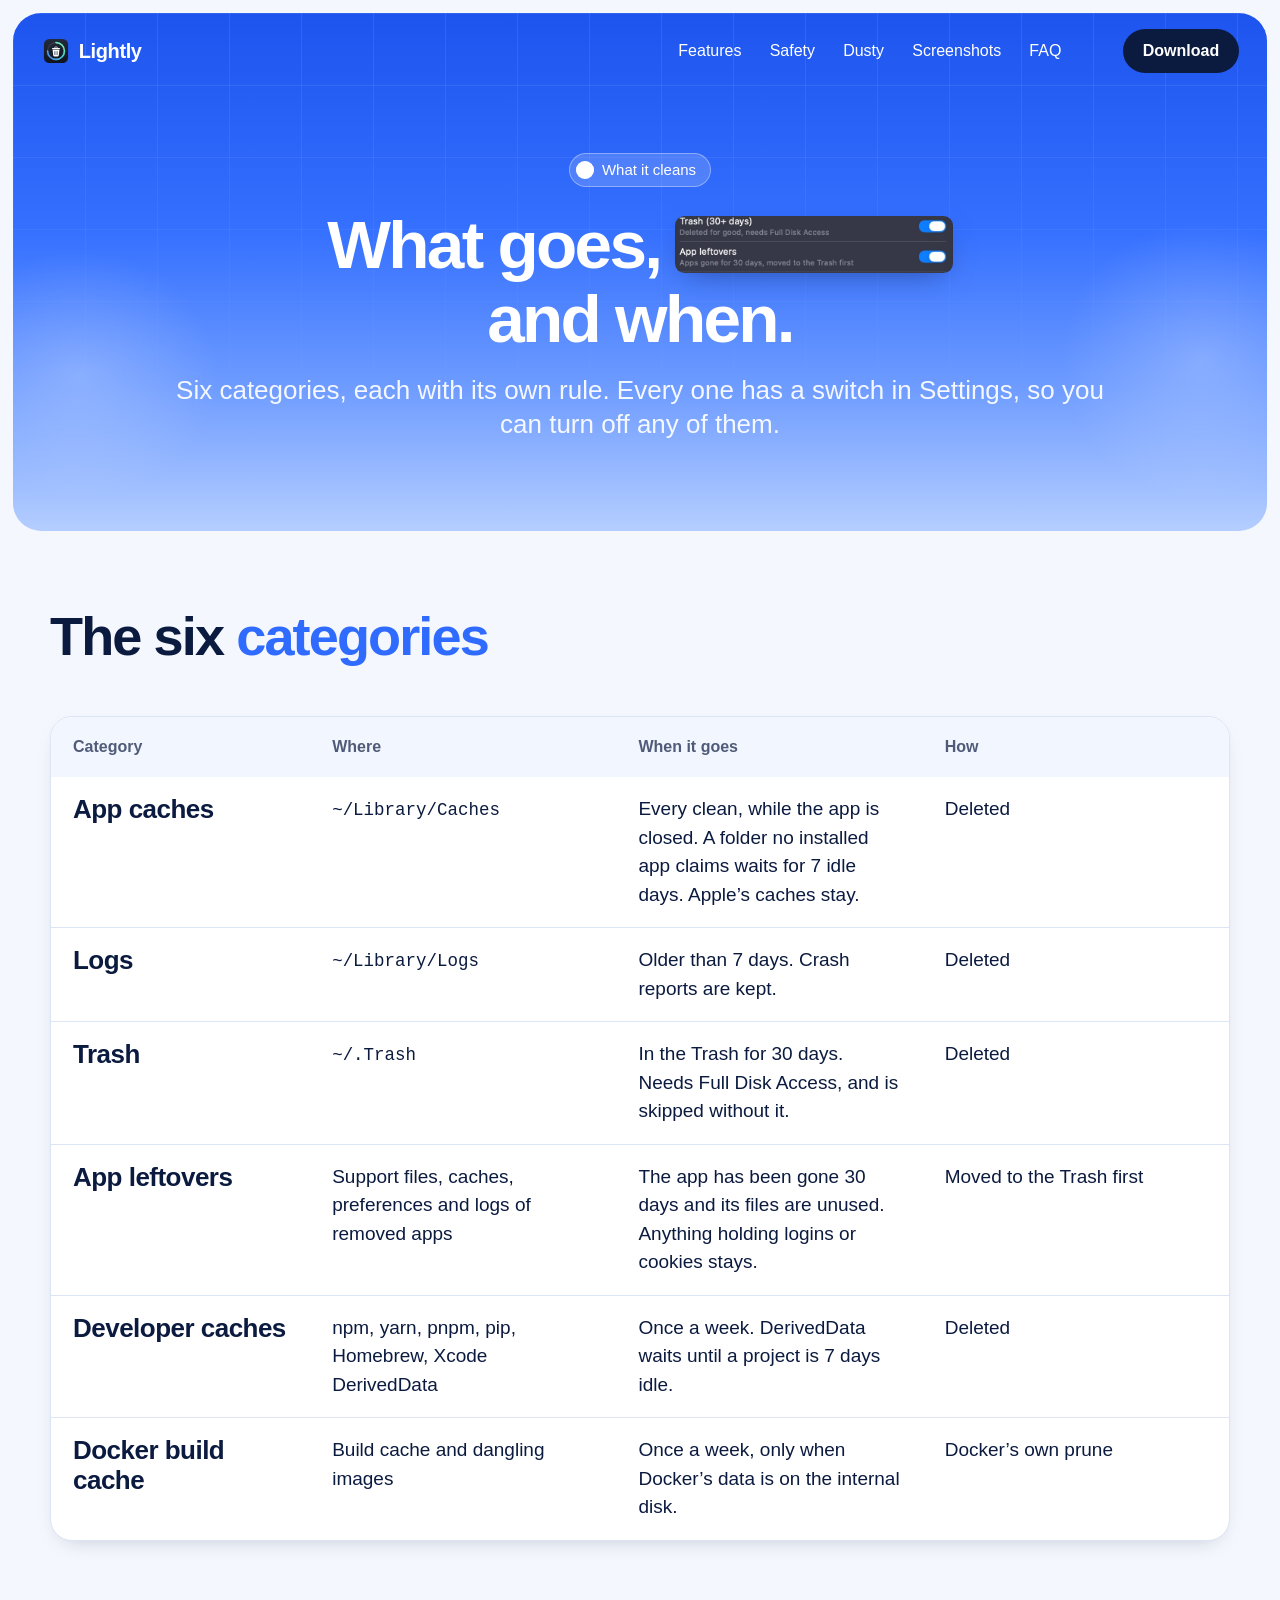
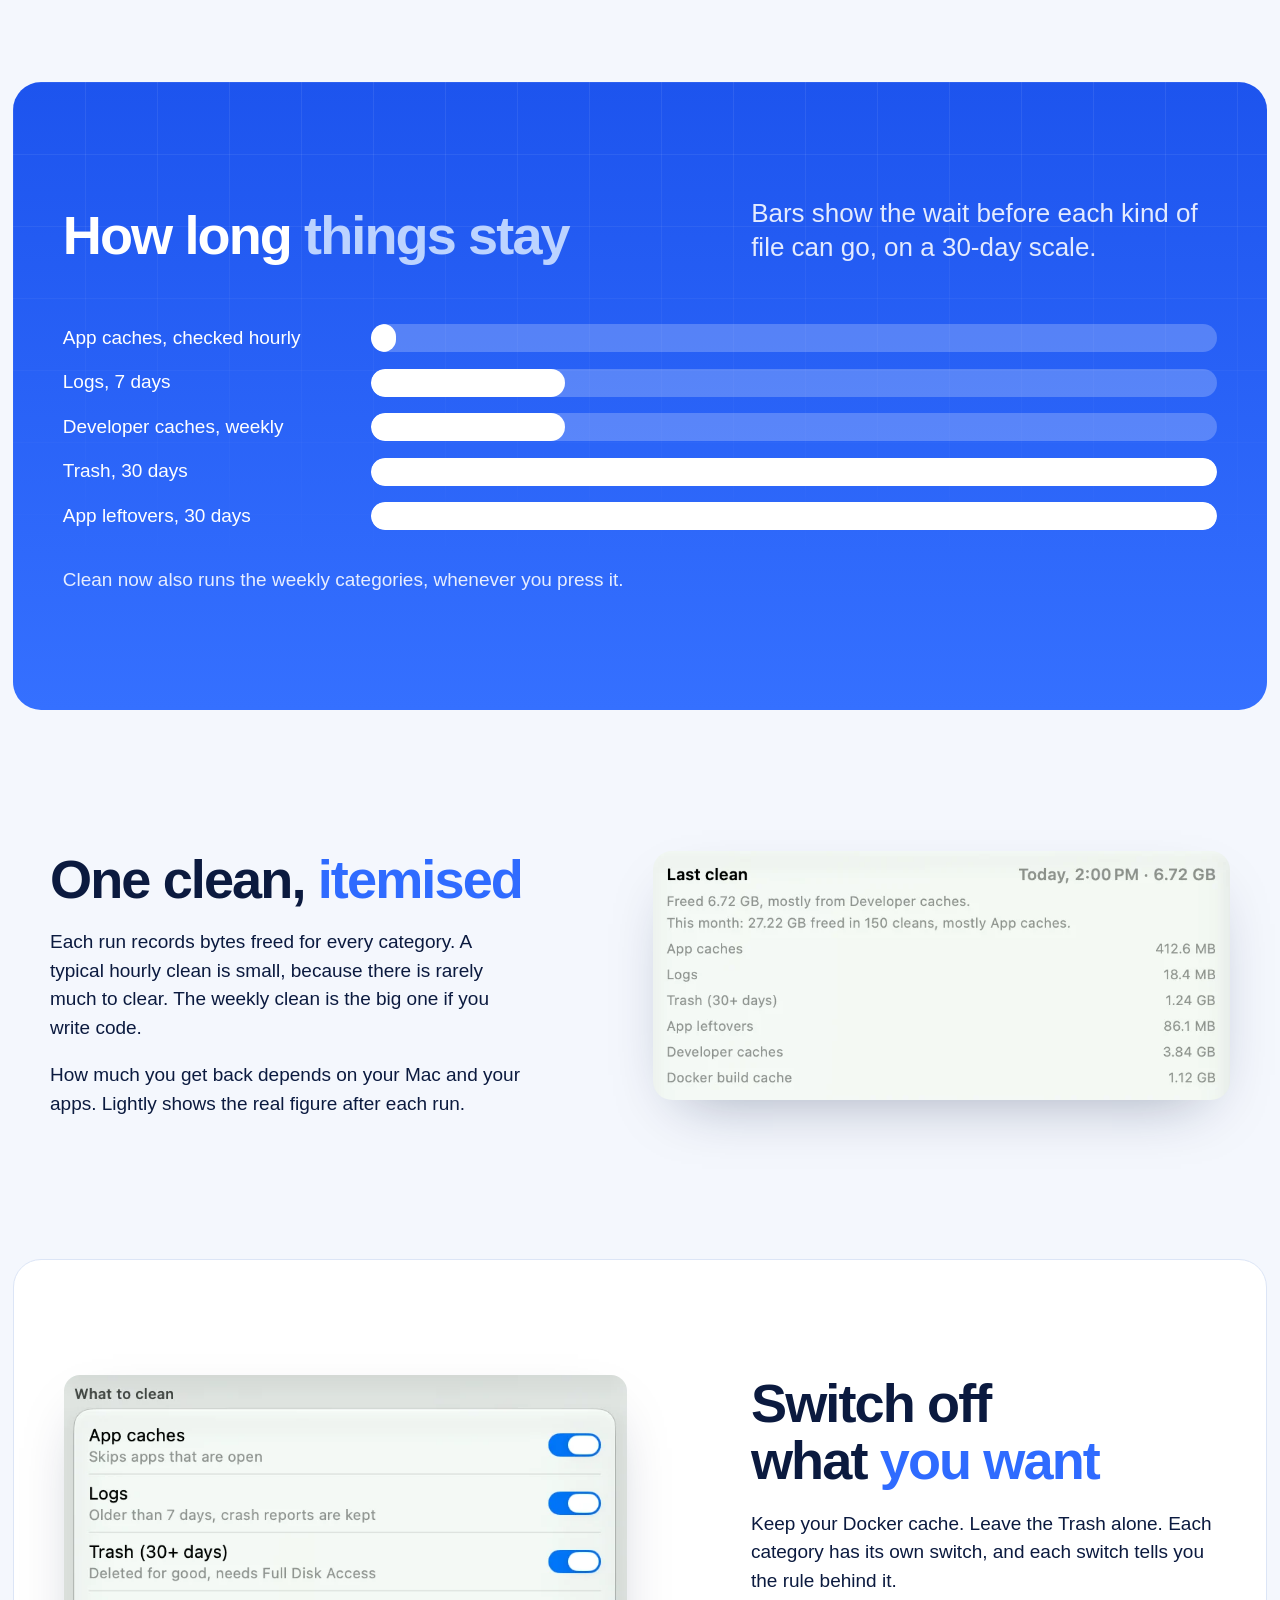
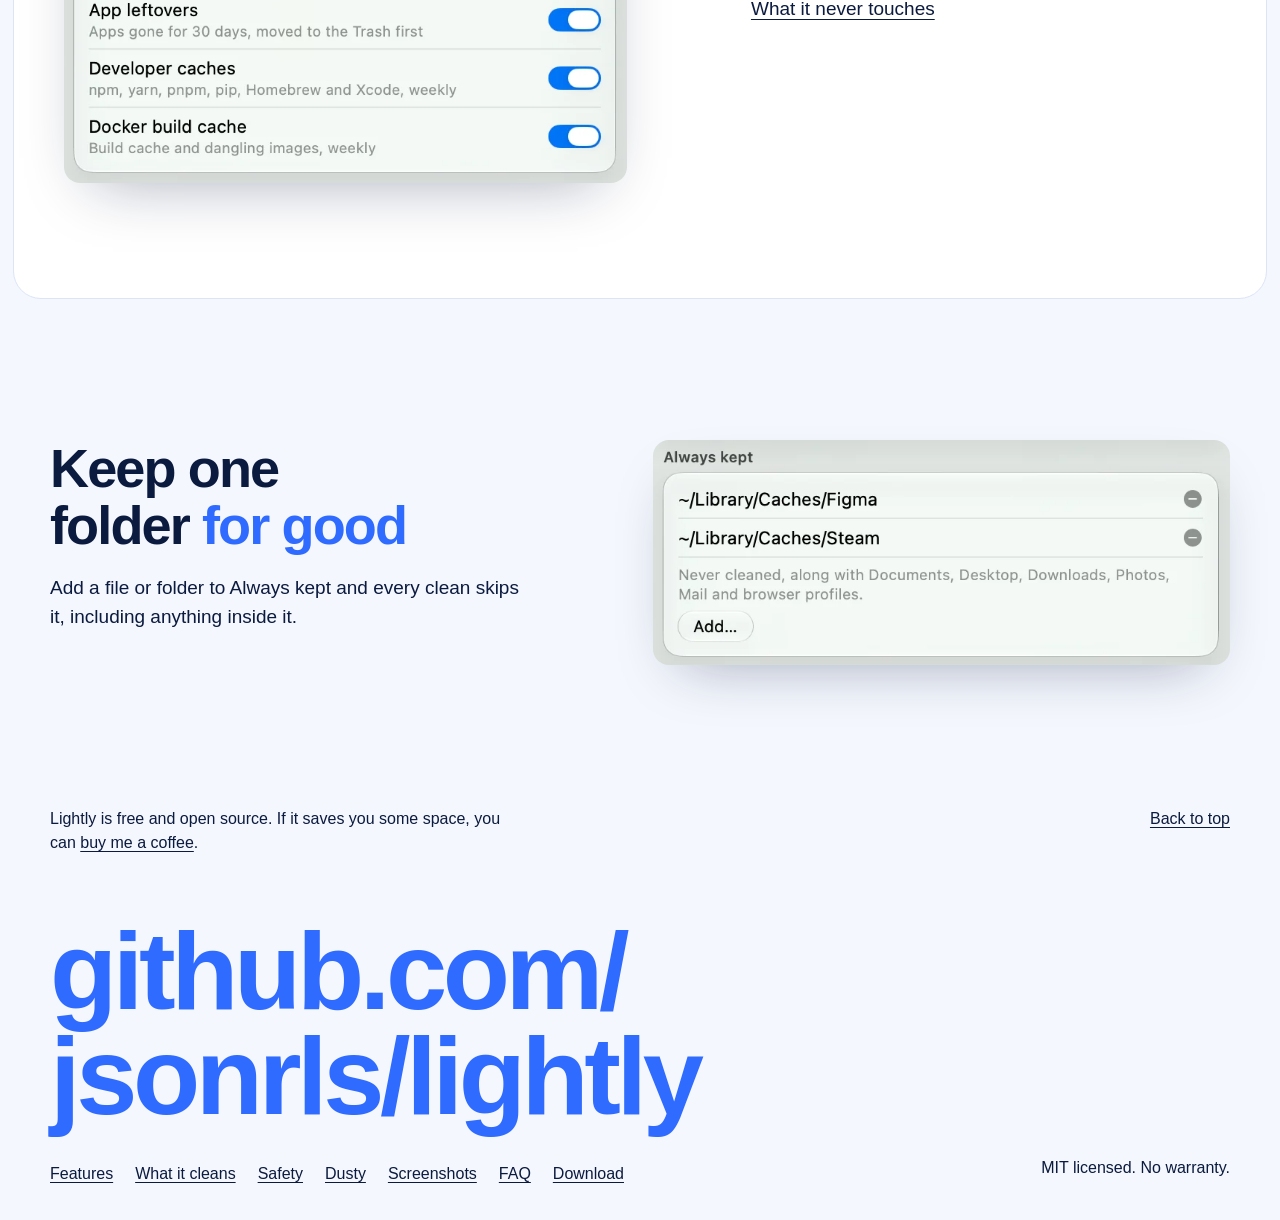
==== commit f3d3b288: "feat: blue card redesign across the site, plus a Buy me a coffee button Rebuild the landing page aro" ====
--- a/cleans.html
+++ b/cleans.html
@@ -8,31 +8,36 @@
 <meta property="og:title" content="What it cleans | Lightly">
 <meta property="og:description" content="Exactly what Lightly removes from your Mac, where it lives, and how old it must be before it goes.">
 <meta property="og:type" content="website">
-<meta name="theme-color" content="#f6f8f8">
+<meta name="theme-color" content="#2f6bff">
 <link rel="icon" href="assets/icon.svg" type="image/svg+xml">
 <link rel="apple-touch-icon" href="assets/icon.png">
 <link rel="preconnect" href="https://api.fontshare.com">
 <link rel="preconnect" href="https://cdn.fontshare.com" crossorigin>
 <link href="https://api.fontshare.com/v2/css?f[]=general-sans@400,500,600,700&display=swap" rel="stylesheet">
 <link rel="stylesheet" href="assets/site.css">
+<link rel="stylesheet" href="assets/theme.css">
 <script>document.documentElement.classList.add('js')</script>
 </head>
 <body>
 <a class="skip" href="#main">Skip to content</a>
+<div class="sky">
 <header class="bar">
   <a class="mark" href="index.html"><img src="assets/icon.svg" alt="" width="30" height="30">Lightly</a>
   <nav aria-label="Main"><ul><li><a href="features.html">Features</a></li><li><a href="safety.html">Safety</a></li><li><a href="dusty.html">Dusty</a></li><li><a href="screenshots.html">Screenshots</a></li><li><a href="faq.html">FAQ</a></li></ul></nav>
-  <details class="menu"><summary>Menu</summary><ul><li><a href="features.html">Features</a></li><li><a href="cleans.html">What it cleans</a></li><li><a href="safety.html">Safety</a></li><li><a href="dusty.html">Dusty</a></li><li><a href="screenshots.html">Screenshots</a></li><li><a href="faq.html">FAQ</a></li></ul></details>
-  <a class="button" href="download.html">Download</a>
+  <details class="menu"><summary>Menu</summary><ul><li><a href="features.html">Features</a></li><li><a href="cleans.html">What it cleans</a></li><li><a href="safety.html">Safety</a></li><li><a href="dusty.html">Dusty</a></li><li><a href="screenshots.html">Screenshots</a></li><li><a href="faq.html">FAQ</a></li><li><a href="https://www.buymeacoffee.com/jsonrls">Buy me a coffee</a></li></ul></details>
+  <div class="bmc"><script type="text/javascript" src="https://cdnjs.buymeacoffee.com/1.0.0/button.prod.min.js" data-name="bmc-button" data-slug="jsonrls" data-color="#FFDD00" data-emoji="☕"  data-font="Cookie" data-text="Buy me a coffee" data-outline-color="#000000" data-font-color="#000000" data-coffee-color="#ffffff" ></script></div>
+  <a class="button dark" href="download.html">Download</a>
 </header>
-<main id="main">
-<header class="page-head">
+<header class="page-head" id="main">
+  <p class="pill on-blue"><span class="dot"></span>What it cleans</p>
   <h1 class="line">What goes, <img src="assets/shots/slot-toggles.webp" alt="Switches for Trash and App leftovers" width="734" height="150" class="slot" fetchpriority="high" decoding="async"> and when.</h1>
   <p class="lead intro">Six categories, each with its own rule. Every one has a switch in Settings, so you can turn off any of them.</p>
 </header>
+</div>
+<main>
 
 <section class="section">
-  <h2>The six categories</h2>
+  <h2>The six <em>categories</em></h2>
   <table class="rules">
     <thead><tr><th scope="col">Category</th><th scope="col">Where</th><th scope="col">When it goes</th><th scope="col">How</th></tr></thead>
     <tbody>
@@ -48,7 +53,7 @@
 
 <section class="band field">
   <div class="ask-head">
-    <h2>How long things stay</h2>
+    <h2>How long <em>things stay</em></h2>
     <p class="lead quiet">Bars show the wait before each kind of file can go, on a 30-day scale.</p>
   </div>
   <ul class="clock">
@@ -64,7 +69,7 @@
 <section class="section">
   <div class="pair" data-rise>
     <div class="pair-text">
-      <h2>One clean, itemised</h2>
+      <h2>One clean, <em>itemised</em></h2>
       <p>Each run records bytes freed for every category. A typical hourly clean is small, because there is rarely much to clear. The weekly clean is the big one if you write code.</p>
       <p>How much you get back depends on your Mac and your apps. Lightly shows the real figure after each run.</p>
     </div>
@@ -75,7 +80,7 @@
 <section class="band tone">
   <div class="pair flip" data-rise>
     <div class="pair-text">
-      <h2>Switch off what you want</h2>
+      <h2>Switch off what <em>you want</em></h2>
       <p>Keep your Docker cache. Leave the Trash alone. Each category has its own switch, and each switch tells you the rule behind it.</p>
       <a class="link" href="safety.html">What it never touches</a>
     </div>
@@ -86,7 +91,7 @@
 <section class="section">
   <div class="pair" data-rise>
     <div class="pair-text">
-      <h2>Keep one folder for good</h2>
+      <h2>Keep one folder <em>for good</em></h2>
       <p>Add a file or folder to Always kept and every clean skips it, including anything inside it.</p>
     </div>
     <img src="assets/shots/kept-light.webp" alt="The Always kept list with two folders" width="774" height="302" class="pair-pic shot tile" loading="lazy" decoding="async">
--- a/assets/site.css
+++ b/assets/site.css
@@ -108,26 +108,6 @@
 .page-head h1 { font-size: clamp(3rem, 8.6vw, 8.75rem); }
 .page-head .intro { margin-top: clamp(28px, 3.4vw, 48px); max-width: 36em; }
 
-/* Home hero */
-.hero { padding: clamp(20px, 2.6vw, 40px) var(--m) clamp(24px, 3vw, 40px); }
-.hero h1 { white-space: nowrap; }
-.press { padding: 0; border: 0; background: none; cursor: pointer; height: 1em; transition: transform 160ms var(--ease-out); }
-.press img { height: 100%; width: auto; }
-.press:active { transform: translateY(0.02em) scale(0.97); }
-.press.spent img { opacity: 0.45; transition: opacity 400ms ease; }
-.hero-row { display: grid; grid-template-columns: repeat(12, minmax(0, 1fr)); column-gap: clamp(16px, 2vw, 32px); align-items: center; margin-top: clamp(20px, 2.6vw, 36px); }
-.hero-row p { grid-column: 1 / span 7; font-size: var(--step-lead); line-height: 1.3; }
-.hero-act { grid-column: 9 / -1; display: flex; flex-wrap: wrap; align-items: center; justify-content: flex-end; gap: 12px 24px; }
-.hero-row .press-note { grid-column: 1 / -1; min-height: 1.5em; margin-top: 10px; font-size: 1rem; line-height: 1.5; }
-
-.stage { position: relative; background: var(--field); }
-.stage-bar { display: flex; justify-content: flex-end; align-items: center; gap: 16px; height: 34px; padding-inline: var(--m); color: var(--field-ink); font-size: 14px; font-weight: 500; background: #1d2536; }
-.stage-bar img { width: 19px; height: 19px; }
-.stage-icon { display: grid; place-items: center; width: 34px; height: 25px; border-radius: 7px; background: #39445c; }
-.stage-shots { display: flex; justify-content: center; align-items: flex-start; padding-inline: var(--m); max-width: 1600px; margin-inline: auto; }
-.stage-full { flex: 1992 1 0; min-width: 0; }
-.stage-pop { flex: 792 1 0; min-width: 0; }
-
 /* The path checker */
 .ask-head { display: grid; grid-template-columns: repeat(12, minmax(0, 1fr)); column-gap: clamp(16px, 2vw, 32px); align-items: end; }
 .ask-head h2 { grid-column: 1 / span 7; }
@@ -148,34 +128,6 @@
 .tone .chip { background: var(--bg); }
 .tone .chip[aria-pressed="true"] { background: var(--ink); color: var(--bg); }
 @media (hover: hover) and (pointer: fine) { .chip:not([aria-pressed="true"]):hover { background: var(--accent); } }
-
-/* A clean, in four stops */
-.stages { margin-top: var(--gap); display: grid; grid-template-columns: 1fr 1fr; grid-template-rows: 1fr auto; min-height: 88svh; }
-.stages-text { background: var(--surface); padding: clamp(40px, 5vw, 72px) var(--m) 32px; }
-.stages-pics { background: var(--field); display: grid; place-items: center; padding: 32px var(--m); }
-.stage-copy { display: grid; }
-.stage-copy > *, .stages-pics > * { grid-area: 1 / 1; }
-.stage-text p { margin-top: 20px; max-width: 30em; }
-.stages-control { grid-column: 1 / -1; background: var(--field); color: var(--field-ink); padding: 24px var(--m) 28px; }
-.range { position: relative; height: 44px; --done: 0; }
-.range::before, .range::after { content: ""; position: absolute; left: 0; top: 18px; height: 8px; border-radius: 4px; }
-.range::before { right: 0; background: #39445c; }
-.range::after { width: calc(16px + (100% - 32px) * var(--done)); background: var(--accent); }
-.range input { -webkit-appearance: none; appearance: none; position: relative; z-index: 1; display: block; width: 100%; height: 44px; background: none; margin: 0; cursor: grab; }
-.range input::-webkit-slider-runnable-track { height: 8px; background: none; }
-.range input::-moz-range-track { height: 8px; background: none; }
-.range input::-webkit-slider-thumb { -webkit-appearance: none; width: 32px; height: 32px; margin-top: -12px; border-radius: 50%; background: var(--accent); }
-.range input::-moz-range-thumb { width: 32px; height: 32px; border: 0; border-radius: 50%; background: var(--accent); }
-.stage-names { display: grid; grid-template-columns: repeat(4, 1fr); margin-top: 6px; font-size: 1rem; color: var(--field-muted); }
-.stage-names li:nth-child(2) { text-align: center; padding-right: 8%; }
-.stage-names li:nth-child(3) { text-align: center; padding-left: 8%; }
-.stage-names li:last-child { text-align: right; }
-.stage-names .on { color: var(--field-ink); font-weight: 600; }
-.js .stage-text, .js .stage-pic { opacity: 0; visibility: hidden; transition: opacity 200ms ease, visibility 0s 200ms; }
-.js .stage-text.on, .js .stage-pic.on { opacity: 1; visibility: visible; transition: opacity 200ms ease; }
-.stage-pic { max-width: min(100%, 560px); }
-html:not(.js) .stages-control { display: none; }
-html:not(.js) .stage-copy, html:not(.js) .stages-pics { display: flex; flex-direction: column; gap: 32px; }
 
 /* Rows hung from one axis */
 .axis-head { min-height: 36svh; display: flex; align-items: center; margin-left: calc((100% + 32px) / 12 * 4); }
@@ -218,14 +170,6 @@
 .faq-pic { grid-column: 1 / span 4; background: var(--surface); }
 .faq-split .faq-list { grid-column: 5 / -1; margin: 0; }
 
-/* The close */
-.close { min-height: 90svh; margin-top: var(--gap); padding: clamp(48px, 7vw, 96px) var(--m) 40px; display: flex; flex-direction: column; justify-content: space-between; gap: 64px; }
-.close h2 { font-size: var(--step-display); line-height: 0.92; letter-spacing: -0.04em; }
-.close-row { display: grid; grid-template-columns: repeat(12, minmax(0, 1fr)); column-gap: clamp(16px, 2vw, 32px); align-items: end; }
-.close-row p { grid-column: 1 / span 6; font-size: var(--step-lead); line-height: 1.3; }
-.close-row div { grid-column: 9 / -1; justify-self: end; }
-.close .button { min-height: 56px; padding: 0 36px; }
-
 .footer { min-height: 70svh; padding: 40px var(--m) 28px; background: var(--accent); color: var(--accent-ink); display: flex; flex-direction: column; justify-content: space-between; gap: 64px; }
 .footer-top { display: flex; flex-wrap: wrap; justify-content: space-between; gap: 16px 48px; font-size: 1rem; font-weight: 500; }
 .footer-top p { max-width: 30em; }
@@ -309,10 +253,6 @@
 @media (prefers-reduced-motion: no-preference) {
   .js [data-rise] > * { opacity: 0; transform: translateY(24px); transition: opacity 620ms var(--ease-out), transform 720ms var(--ease-out); transition-delay: calc(var(--i, 0) * 75ms); }
   .js [data-rise].in > * { opacity: 1; transform: none; }
-  .js .shutter { clip-path: inset(0 0 100% 0); transition: clip-path 1100ms var(--ease-in-out) 120ms; }
-  .js .shutter img { transform: scale(1.06); transition: transform 1500ms var(--ease-out) 120ms; }
-  .js .shutter.in { clip-path: inset(0); }
-  .js .shutter.in img { transform: none; }
   .js h1 { animation: settle 720ms var(--ease-out) both; }
   @keyframes settle { from { opacity: 0; transform: translateY(18px); } }
   .drift { animation: drift 16s ease-in-out infinite alternate; }
@@ -325,7 +265,6 @@
 
 /* Tablet */
 @media (max-width: 1040px) {
-  .close { min-height: 70svh; }
   .head-pair .pair-pic { grid-column: 1 / -1; }
   .bar nav { display: none; }
   .menu { display: block; position: relative; }
@@ -336,8 +275,6 @@
   .menu a { display: block; padding: 10px 12px; text-decoration: none; }
   .ask-head h2, .ask-head p { grid-column: 1 / -1; }
   .ask-head p { margin-top: 12px; }
-  .hero-row p { grid-column: 1 / -1; }
-  .hero-act { grid-column: 1 / -1; justify-content: flex-start; margin-top: 16px; }
   .axis-text { grid-column: 1 / span 7; }
   .axis-pic { grid-column: 8 / -1; }
   .axis-head, .faq-list, .faq-more { margin-left: 0; }
@@ -351,22 +288,12 @@
 @media (max-width: 640px) {
   :root { --gap: 96px; }
   h1 { font-size: 19vw; }
-  .hero h1 { font-size: 18.4vw; white-space: normal; }
-  .press { height: 0.92em; }
   .line { column-gap: 0.18em; row-gap: 0.16em; }
   .page-head h1 { font-size: 13.5vw; }
   .bar .button { padding: 0 16px; }
-  .stage-full { display: none; }
-  .stage-pop { flex: 0 1 400px; }
   .ask-input { font-size: 7.4vw; }
   .ask-word, .ask-why { grid-column: 1 / -1; }
   .ask-why { margin-top: 10px; }
-  .stages { grid-template-columns: 1fr; grid-template-rows: auto; min-height: 0; }
-  .stages-pics { order: 1; min-height: 46svh; }
-  .stages-text { order: 2; padding-top: 32px; padding-bottom: 32px; }
-  .stages-control { order: 3; }
-  .stage-names { grid-template-columns: 1fr 1fr; gap: 4px 12px; }
-  .stage-names li:nth-child(n) { text-align: left; padding: 0; }
   .axis-head { min-height: 0; padding-block: 12px 40px; }
   .axis-text, .axis-pic, .axis-side, .axis-wide { grid-column: 1 / -1; }
   .axis-wide { margin-top: 20px; }
@@ -379,11 +306,6 @@
   .faq-split { display: block; }
   .faq-pic { margin-bottom: 20px; }
   .warning { grid-template-columns: 1fr; }
-  .close { min-height: 70svh; }
-  .close h2 { font-size: 16vw; }
-  .close-row p, .close-row div { grid-column: 1 / -1; }
-  .close-row div { justify-self: stretch; margin-top: 24px; }
-  .close .button { width: 100%; }
   .footer-big { font-size: 12.5vw; }
   .footer-meta { flex-direction: column; }
   .facts > li, .facts.two > li { grid-column: 1 / -1; }
--- a/assets/theme.css
+++ b/assets/theme.css
@@ -0,0 +1,320 @@
+/* The blue theme for every page: a sky frame, white cards and a light body. Loaded after site.css. */
+:root {
+  --bg: #f4f7fd;
+  --ink: #0b1a3f;
+  --muted: #4f5b78;
+  --blue: #2f6bff;
+  --blue-deep: #1747d6;
+  --blue-soft: #e7efff;
+  --blue-pale: #bcd3ff;
+  --tint: #f2f6fe;
+  --line: #dce5f6;
+  --ok-bg: #dcfce7; --ok: #15803d;
+  --no-bg: #ffe4e6; --no: #be123c;
+  --frame: clamp(8px, 1vw, 14px);
+  --gap: clamp(96px, 11vw, 168px);
+  --lift: 0 24px 60px -28px rgba(11, 26, 63, 0.38);
+  --lift-small: 0 8px 22px -12px rgba(11, 26, 63, 0.28);
+  --sky: linear-gradient(180deg, #1d54ee 0%, #3570ff 42%, #6d9bff 72%, #b5ceff 100%);
+}
+::selection { background: var(--blue); color: #fff; }
+:focus-visible { outline-color: var(--blue); }
+.sky :focus-visible, .close-sky :focus-visible { outline-color: #fff; }
+h2 { font-size: clamp(2rem, 1.3rem + 2.6vw, 3.5rem); font-weight: 600; line-height: 1.06; letter-spacing: -0.035em; }
+h2 em, h1 em { font-style: normal; color: var(--blue); }
+.num { font-variant-numeric: tabular-nums; }
+
+/* Buttons */
+.button { background: var(--blue); color: #fff; gap: 8px; }
+.button.dark { background: var(--ink); color: #fff; }
+.button.light { background: #fff; color: var(--ink); }
+@media (hover: hover) and (pointer: fine) {
+  .button:hover { background: var(--blue-deep); }
+  .button.dark:hover { background: #1d2c57; }
+  .button.light:hover { background: var(--blue-soft); }
+}
+
+/* Small parts shared by every card */
+.pill { display: inline-flex; align-items: center; gap: 8px; padding: 5px 14px 5px 6px; border: 1px solid var(--line); border-radius: 999px; background: #fff; box-shadow: var(--lift-small); color: var(--muted); font-size: 0.9375rem; font-weight: 500; }
+.dot { width: 18px; height: 18px; border-radius: 50%; background: var(--blue); box-shadow: inset 0 0 0 5px var(--blue-soft); }
+.pill.on-blue { background: rgba(255, 255, 255, 0.16); border-color: rgba(255, 255, 255, 0.35); color: #fff; box-shadow: none; }
+.pill.on-blue .dot { background: #fff; box-shadow: inset 0 0 0 5px rgba(255, 255, 255, 0.45); }
+.glyph { display: inline-grid; place-items: center; flex: none; width: 30px; height: 30px; border-radius: 50%; background: var(--blue-soft); color: var(--blue); }
+.glyph.big { width: 46px; height: 46px; }
+.glyph.solid { background: var(--blue); color: #fff; }
+.glyph img { width: 55%; height: auto; }
+.tag { display: inline-flex; align-items: center; padding: 3px 10px; border-radius: 999px; background: var(--blue-soft); color: var(--blue-deep); font-size: 0.8125rem; font-weight: 600; white-space: nowrap; }
+.tag.ok { background: var(--ok-bg); color: var(--ok); }
+.tag.no { background: var(--no-bg); color: var(--no); }
+.card { background: #fff; border: 1px solid var(--line); border-radius: 22px; box-shadow: var(--lift); color: var(--ink); }
+.card small { display: block; color: var(--muted); font-size: 0.8125rem; font-weight: 500; line-height: 1.3; }
+.ui-head { display: flex; align-items: center; gap: 10px; font-weight: 600; font-size: 0.9375rem; line-height: 1.25; }
+.ui-row { display: flex; justify-content: space-between; align-items: flex-start; gap: 12px; font-weight: 600; font-size: 0.9375rem; }
+.ui-row b { font-size: 1.5rem; letter-spacing: -0.02em; }
+.ui-list { margin-top: 12px; display: grid; gap: 6px; font-size: 0.9375rem; }
+.ui-list li { display: flex; justify-content: space-between; gap: 12px; padding: 7px 12px; border-radius: 10px; background: var(--tint); }
+.ui-list span { color: var(--muted); }
+.ui-list b { font-weight: 600; }
+.split { display: grid; grid-template-columns: 1fr 1fr; gap: 8px; margin-top: 12px; }
+.split p { padding: 10px 12px; border-radius: 12px; background: var(--tint); font-size: 0.9375rem; font-weight: 600; }
+
+/* The sky: hero and close share it */
+.sky, .close-sky { position: relative; isolation: isolate; overflow: hidden; margin: var(--frame); border-radius: 28px; background: var(--sky); color: #fff; }
+.sky::before, .close-sky::before { content: ""; position: absolute; inset: 0; z-index: -1; background-image: linear-gradient(rgba(255, 255, 255, 0.09) 1px, transparent 1px), linear-gradient(90deg, rgba(255, 255, 255, 0.09) 1px, transparent 1px); background-size: 72px 72px; mask-image: linear-gradient(180deg, #000 0%, transparent 85%); }
+.sky::after, .close-sky::after { content: ""; position: absolute; z-index: -1; left: -6%; right: -6%; top: 34%; height: 60%; background: radial-gradient(closest-side at 10% 60%, rgba(255, 255, 255, 0.22), transparent), radial-gradient(closest-side at 90% 55%, rgba(255, 255, 255, 0.22), transparent); pointer-events: none; }
+.bar { position: relative; z-index: 2; padding: 16px clamp(16px, 2.4vw, 28px); color: #fff; }
+.bar .mark img { border-radius: 8px; }
+
+/* Buy Me a Coffee's own script writes this button at 60px; size it to the header buttons. Its svg height is !important upstream. */
+.bmc .bmc-btn { height: 44px; min-width: 0; padding: 0 16px; border-radius: 999px; font-size: 22px; }
+.bmc .bmc-btn svg { height: 24px !important; }
+.bmc .bmc-btn-text { margin-left: 4px; }
+@media (max-width: 640px) { .bmc { display: none; } }
+
+.hero { padding: clamp(28px, 5vw, 64px) var(--m) 0; text-align: center; }
+.hero h1 { max-width: 13.5em; margin: 22px auto 0; font-size: clamp(2.25rem, 1.1rem + 3.9vw, 4.5rem); font-weight: 600; line-height: 1.04; letter-spacing: -0.04em; white-space: normal; }
+.inline-mark { display: inline-grid; place-items: center; width: 0.92em; height: 0.92em; margin-right: 0.18em; vertical-align: -0.13em; border-radius: 50%; background: rgba(255, 255, 255, 0.2); box-shadow: inset 0 0 0 1px rgba(255, 255, 255, 0.4); }
+.inline-mark img { width: 0.66em; height: auto; border-radius: 0.14em; }
+.hero-sub { max-width: 34em; margin: 20px auto 0; color: rgba(255, 255, 255, 0.92); font-size: var(--step-body); }
+.cta-bar { display: flex; align-items: center; gap: 16px; width: min(100%, 580px); margin: 32px auto 0; padding: 6px 6px 6px 24px; border: 1px solid rgba(255, 255, 255, 0.42); border-radius: 999px; background: rgba(255, 255, 255, 0.16); backdrop-filter: blur(12px); -webkit-backdrop-filter: blur(12px); }
+.cta-bar span { flex: 1; text-align: left; font-size: 0.9375rem; font-weight: 500; }
+.cta-bar .button { min-height: 50px; padding: 0 22px; }
+
+/* The deck: cards cut from the menu bar window, sinking below the frame */
+.deck { display: grid; grid-template-columns: 1fr 1.08fr 1fr; gap: clamp(14px, 1.8vw, 24px); align-items: end; max-width: 1120px; margin: clamp(48px, 6vw, 80px) auto 0; margin-bottom: -48px; text-align: left; }
+.deck-col { display: grid; gap: 14px; }
+.deck .card { background: linear-gradient(180deg, rgba(255, 255, 255, 0.98), rgba(255, 255, 255, 0.86)); border-color: rgba(255, 255, 255, 0.75); backdrop-filter: blur(14px); -webkit-backdrop-filter: blur(14px); padding: 18px; }
+.deck .slim { display: flex; align-items: center; gap: 12px; padding: 12px 14px; font-weight: 600; font-size: 0.9375rem; line-height: 1.25; }
+.deck .slim .tag { margin-left: auto; }
+.deck .tall { padding: 22px 22px 70px; }
+.deck .deck-col .card:last-child { padding-bottom: 66px; }
+.ui-big { margin-top: 16px; font-size: clamp(1.75rem, 1.2rem + 1vw, 2.25rem); font-weight: 600; letter-spacing: -0.03em; line-height: 1.1; }
+.ui-big small { margin-top: 4px; font-size: 0.9375rem; letter-spacing: 0; }
+.meter { display: block; height: 10px; margin-top: 14px; border-radius: 999px; background: var(--blue-soft); overflow: hidden; }
+.meter::before { content: ""; display: block; width: var(--v); height: 100%; border-radius: inherit; background: var(--blue); }
+.rings { display: grid; grid-template-columns: repeat(3, 1fr); gap: 8px; margin-top: 14px; }
+.ring { display: grid; justify-items: center; gap: 2px; padding: 12px 4px 10px; border-radius: 14px; background: var(--tint); text-align: center; }
+.ring svg { width: 44px; height: 44px; transform: rotate(-90deg); }
+.ring circle { fill: none; stroke-width: 4; stroke: #d6e1f7; }
+.ring circle + circle { stroke: var(--blue); stroke-linecap: round; stroke-dasharray: var(--v) 100; }
+.ring b { margin-top: 6px; font-size: 0.9375rem; }
+.ui-center { display: grid; justify-items: center; text-align: center; }
+.ui-center b { font-size: 1.75rem; letter-spacing: -0.03em; line-height: 1.15; }
+
+/* Body */
+.body { padding-inline: var(--m); }
+.body > section { margin-top: var(--gap); }
+.center-head { max-width: 780px; margin-inline: auto; text-align: center; }
+.center-head h2 { margin-top: 18px; }
+.sub { max-width: 38em; margin: 18px auto 0; color: var(--muted); }
+.center-link { margin-top: 36px; text-align: center; }
+
+/* Clutter strip */
+.strip { margin-top: clamp(88px, 9vw, 128px); text-align: center; }
+.marquee { margin: 28px calc(var(--m) * -1) 0; padding-block: 14px 22px; overflow: hidden; mask-image: linear-gradient(90deg, transparent, #000 10%, #000 90%, transparent); }
+.marquee-track { display: flex; flex-wrap: wrap; justify-content: center; gap: 14px; padding-inline: var(--m); }
+.marquee-track li { display: inline-flex; align-items: center; gap: 10px; padding: 8px 18px 8px 8px; border: 1px solid var(--line); border-radius: 999px; background: #fff; box-shadow: var(--lift-small); font-weight: 600; white-space: nowrap; }
+.marquee-track b { color: var(--muted); font-weight: 500; }
+.strip-note { margin-top: 8px; color: var(--muted); font-size: 0.9375rem; }
+
+/* Faint grid behind a section, fading out from the middle */
+.lined { position: relative; isolation: isolate; }
+.lined::before { content: ""; position: absolute; z-index: -1; inset: -48px calc(var(--m) * -1); background-image: linear-gradient(var(--line) 1px, transparent 1px), linear-gradient(90deg, var(--line) 1px, transparent 1px); background-size: 128px 128px; background-position: center; mask-image: radial-gradient(ellipse 60% 55% at 50% 50%, #000, transparent); opacity: 0.7; }
+
+/* Steps of a clean */
+.seg { display: flex; gap: 4px; width: max-content; max-width: 100%; margin: 30px auto 0; padding: 5px; border: 1px solid var(--line); border-radius: 999px; background: #fff; box-shadow: var(--lift-small); }
+.seg button { min-height: 40px; padding: 0 18px; border: 0; border-radius: 999px; background: none; color: var(--muted); font-size: 0.9375rem; font-weight: 500; cursor: pointer; transition: background-color 200ms ease, color 200ms ease; }
+.seg button[aria-pressed="true"] { background: var(--blue); color: #fff; }
+@media (hover: hover) and (pointer: fine) { .seg button:not([aria-pressed="true"]):hover { color: var(--ink); background: var(--tint); } }
+.steps-view { max-width: 1240px; margin: 28px auto 0; padding: 20px 0 48px; overflow-x: auto; mask-image: linear-gradient(90deg, transparent, #000 12%, #000 88%, transparent); }
+.steps-track { position: relative; display: flex; gap: 22px; width: max-content; }
+.step-card { width: min(380px, 78vw); padding: 26px; border: 1px solid var(--line); border-radius: 24px; background: #fff; box-shadow: var(--lift-small); display: flex; flex-direction: column; }
+.step-card h3 { margin-top: 22px; font-size: 1.5rem; font-weight: 600; letter-spacing: -0.03em; }
+.step-card > p { margin-top: 10px; color: var(--muted); font-size: 0.9375rem; flex: 1; }
+.step-foot { display: flex; align-items: center; justify-content: space-between; gap: 12px; margin-top: 24px; font-size: 0.9375rem; }
+.js .steps-view { overflow: hidden; }
+.js .steps-track { transition: transform 640ms var(--ease-out); }
+.js .step-card { cursor: pointer; opacity: 0.55; transform: scale(0.94); transition: transform 500ms var(--ease-out), opacity 400ms ease, background-color 400ms ease, color 400ms ease, box-shadow 400ms ease; }
+.js .step-card.on { cursor: default; opacity: 1; transform: none; background: linear-gradient(160deg, #4a82ff, #1d54ee); border-color: transparent; color: #fff; box-shadow: 0 30px 60px -26px rgba(29, 84, 238, 0.65); }
+@media (min-width: 1041px) {
+  .steps-view { max-width: 1180px; mask-image: none; }
+  .steps-track { width: 100%; }
+  .step-card { flex: 1 1 0; width: auto; }
+  .js .step-card:not(.on) { opacity: 0.7; }
+}
+.step-card.on > p { color: rgba(255, 255, 255, 0.92); }
+.step-card.on .glyph { background: rgba(255, 255, 255, 0.2); color: #fff; }
+.step-card.on .tag { background: rgba(255, 255, 255, 0.2); color: #fff; }
+.step-card.on .link { color: #fff; }
+
+/* Path checker as a card */
+.ask-wrap { position: relative; margin-top: 48px; }
+.wires { position: absolute; inset: 0 calc(var(--m) * -1); }
+.wires i { position: absolute; left: 0; right: 0; height: 1px; background: linear-gradient(90deg, transparent, var(--line) 18%, var(--line) 82%, transparent); }
+.wires i:nth-child(1) { top: 16%; } .wires i:nth-child(2) { top: 38%; } .wires i:nth-child(3) { top: 64%; } .wires i:nth-child(4) { top: 86%; }
+.ask { position: relative; max-width: 580px; margin-inline: auto; padding: 22px; text-align: left; }
+.ask-top { display: flex; align-items: center; gap: 12px; }
+.ask-top p { display: grid; line-height: 1.3; }
+.ask-top .tag { margin-left: auto; }
+.field-label { display: block; margin-top: 22px; color: var(--muted); font-size: 0.9375rem; font-weight: 600; }
+.ask-input { margin-top: 8px; padding: 12px 14px; border: 1px solid var(--line); border-radius: 12px; background: var(--tint); font-size: var(--step-body); font-weight: 500; letter-spacing: 0; line-height: 1.4; caret-color: var(--blue); outline-offset: 2px; }
+.ask-try { gap: 8px; margin-top: 12px; }
+.chip { min-height: 36px; max-width: 100%; padding: 0 12px; border: 1px solid var(--line); border-radius: 10px; background: #fff; color: var(--ink); font-size: 0.8125rem; overflow: hidden; text-overflow: ellipsis; white-space: nowrap; }
+.chip[aria-pressed="true"] { background: var(--blue-soft); border-color: var(--blue); color: var(--blue-deep); }
+@media (hover: hover) and (pointer: fine) { .chip:not([aria-pressed="true"]):hover { background: var(--tint); } }
+.ask-answer { display: block; margin-top: 18px; padding: 16px 18px; border-radius: 14px; background: var(--blue); color: #fff; }
+.ask-word { font-size: 1.5rem; font-weight: 600; letter-spacing: -0.02em; line-height: 1.2; }
+.ask-why { margin-top: 4px; font-size: 0.9375rem; line-height: 1.45; max-width: none; }
+
+/* Refusals around the gateway */
+.hub { display: grid; grid-template-columns: 1fr minmax(0, 400px) 1fr; align-items: center; max-width: 1180px; margin: 52px auto 0; }
+.hub-side { display: grid; gap: 26px; }
+.hub-side li { display: flex; align-items: center; }
+.hub-side li::after { content: ""; flex: 1; height: 1px; margin-inline: 12px 0; background: var(--line); }
+.hub-side.right li { flex-direction: row-reverse; }
+.hub-side.right li::after { margin-inline: 0 12px; }
+.left li:nth-child(1) { padding-left: 8%; } .left li:nth-child(2) { padding-left: 0; } .left li:nth-child(3) { padding-left: 14%; } .left li:nth-child(4) { padding-left: 4%; }
+.right li:nth-child(1) { padding-right: 2%; } .right li:nth-child(2) { padding-right: 12%; } .right li:nth-child(3) { padding-right: 0; } .right li:nth-child(4) { padding-right: 9%; }
+.node { display: inline-flex; align-items: center; gap: 10px; padding: 7px 8px 7px 16px; border: 1px solid var(--line); border-radius: 999px; background: #fff; box-shadow: var(--lift-small); font-size: 0.9375rem; font-weight: 600; white-space: nowrap; }
+.hub-card { padding: 22px; }
+.hub-card .ui-list b { color: var(--ok); }
+
+/* Dusty */
+.dusty-sec { display: grid; grid-template-columns: minmax(0, 1fr) minmax(0, 1fr); grid-template-rows: 1fr auto; column-gap: clamp(32px, 5vw, 80px); row-gap: 32px; max-width: 1180px; margin-inline: auto; }
+.dusty-text { align-self: center; }
+.dusty-text h2 { margin-top: 18px; }
+.dusty-text p:not(.pill) { margin-top: 18px; max-width: 30em; }
+.dusty-pics { grid-column: 2; grid-row: 1 / span 2; }
+.chat { padding: 22px; }
+.bubble { width: fit-content; max-width: 88%; margin-top: 12px; padding: 10px 14px; border-radius: 16px; background: var(--tint); font-size: 0.9375rem; line-height: 1.45; }
+.bubble.me { margin-left: auto; background: var(--blue-soft); color: var(--blue-deep); font-weight: 500; }
+.toast { display: flex; align-items: center; gap: 12px; width: fit-content; margin: 16px 0 0 auto; padding: 14px 20px 14px 14px; font-weight: 600; }
+.feature-chips { grid-column: 1; grid-row: 2; display: flex; flex-wrap: wrap; gap: 10px; align-self: end; }
+.feature-chips li { display: inline-flex; align-items: center; gap: 8px; padding: 6px 14px 6px 6px; border: 1px solid var(--line); border-radius: 999px; background: #fff; font-size: 0.9375rem; font-weight: 500; }
+.feature-chips .glyph { width: 26px; height: 26px; }
+
+/* Full view */
+.show { max-width: 1120px; margin: 48px auto 0; padding: clamp(8px, 1.2vw, 16px); border: 1px solid var(--line); border-radius: 28px; background: #fff; box-shadow: var(--lift); }
+.show img { width: 100%; border-radius: 18px; }
+
+/* Questions */
+.faq-sec { display: grid; grid-template-columns: minmax(0, 4fr) minmax(0, 8fr); gap: clamp(32px, 5vw, 72px); max-width: 1180px; margin-inline: auto; align-items: start; }
+.faq-side h2 { margin-top: 18px; }
+.faq-side p:not(.pill) { margin-top: 18px; }
+.faq-list { margin: 0; }
+.faq-list details { margin: 0; padding: 12px 22px; border: 1px solid var(--line); border-radius: 18px; background: #fff; }
+.faq-list details + details { margin-top: 10px; }
+.faq-list details[open] { background: #fff; border-color: var(--blue-pale); box-shadow: var(--lift-small); }
+.faq-list summary { font-size: var(--step-body); font-weight: 600; }
+.faq-list .answer { color: var(--muted); }
+
+/* Inner pages: the title sits in the sky, and the shared blocks from site.css become cards */
+.sky .page-head { padding: clamp(28px, 5vw, 64px) var(--m) clamp(56px, 7vw, 104px); text-align: center; }
+.page-head h1 { max-width: 14em; margin: 22px auto 0; font-size: clamp(2.25rem, 1.1rem + 3.9vw, 4.5rem); font-weight: 600; line-height: 1.04; letter-spacing: -0.04em; }
+.sky .line { justify-content: center; }
+.sky .slot { box-shadow: 0 10px 30px -12px rgba(11, 26, 63, 0.5); }
+.sky .page-head .intro { margin: 20px auto 0; color: rgba(255, 255, 255, 0.92); }
+.sky .head-pair { max-width: 1180px; margin-inline: auto; text-align: left; }
+.sky .button:not(.dark) { background: #fff; color: var(--ink); }
+.sky .link { color: #fff; }
+.section, .band, .plate, .warning { padding-inline: max(var(--m), calc((100% - 1180px) / 2)); }
+.sky + main > :first-child:not(.strip) { margin-top: clamp(48px, 6vw, 88px); }
+.field img.pair-pic, .plate img { border-radius: 18px; }
+
+.field { position: relative; isolation: isolate; overflow: hidden; background: linear-gradient(180deg, #1d54ee, #3570ff); color: #fff; }
+.field::before { content: ""; position: absolute; inset: 0; z-index: -1; background-image: linear-gradient(rgba(255, 255, 255, 0.08) 1px, transparent 1px), linear-gradient(90deg, rgba(255, 255, 255, 0.08) 1px, transparent 1px); background-size: 72px 72px; mask-image: linear-gradient(180deg, #000, transparent 80%); }
+.field h2 em { color: var(--blue-pale); }
+.field .quiet { color: rgba(255, 255, 255, 0.88); }
+.tone { background: #fff; border: 1px solid var(--line); }
+.band.field, .band.tone, .plate.field, .plate.tone, .warning { margin-inline: var(--frame); border-radius: 28px; }
+.plate + .plate { margin-top: var(--frame); }
+.warning { background: #fff8e6; border: 1px solid #fde3a7; color: var(--ink); }
+.shot { box-shadow: var(--lift); }
+.tile, .faq-pic { background: var(--tint); }
+.faq-pic { border-radius: 22px; }
+
+.facts > li, .big-list li { padding: clamp(20px, 2vw, 28px); border: 1px solid var(--line); border-radius: 22px; background: #fff; color: var(--ink); box-shadow: var(--lift-small); }
+.facts h3, .big-list h3 { font-size: 1.5rem; font-weight: 600; letter-spacing: -0.03em; line-height: 1.15; }
+.facts .quiet, .field .facts .quiet { color: var(--muted); }
+.big-list li + li { margin-top: 12px; }
+.facts.big-list li + li { margin-top: 0; }
+
+.rules { border-collapse: separate; border-spacing: 0; border: 1px solid var(--line); border-radius: 22px; background: #fff; overflow: hidden; box-shadow: var(--lift-small); }
+.rules th, .rules td { padding: 18px 22px; border-bottom: 1px solid var(--line); }
+.rules tr:last-child > * { border-bottom: 0; }
+.rules thead th { background: var(--tint); color: var(--muted); }
+
+.field .clock .track { background: rgba(255, 255, 255, 0.22); }
+.field .clock .fill { background: #fff; }
+.field .names li { color: rgba(255, 255, 255, 0.5); }
+.field .names li.lit { color: #fff; }
+
+.steps li { padding-left: 2.4em; }
+.steps li::before { display: grid; place-items: center; width: 1.6em; height: 1.6em; top: -0.05em; border-radius: 50%; background: var(--blue-soft); color: var(--blue-deep); font-size: 0.85em; }
+pre { border-radius: 18px; }
+
+/* Close */
+.close-sky { margin: var(--gap) var(--frame) 0; padding: clamp(72px, 9vw, 136px) var(--m); text-align: center; }
+.body .close-sky { margin-inline: calc(var(--frame) - var(--m)); }
+.close-sky h2 { font-size: clamp(2.25rem, 1.1rem + 3.9vw, 4.5rem); line-height: 1; letter-spacing: -0.045em; }
+.close-sky h2 em { color: var(--blue-pale); }
+.close-sky p { max-width: 32em; margin: 20px auto 0; color: rgba(255, 255, 255, 0.92); }
+.close-act { display: flex; flex-wrap: wrap; justify-content: center; align-items: center; gap: 16px 28px; margin-top: 34px; }
+.close-act .button { min-height: 56px; padding: 0 32px; }
+
+.footer { min-height: 0; margin-top: clamp(64px, 8vw, 120px); background: var(--bg); color: var(--ink); }
+.footer > * { width: 100%; max-width: 1180px; margin-inline: auto; }
+.footer-big { color: var(--blue); }
+
+/* Motion. Content is visible without it. */
+@media (prefers-reduced-motion: no-preference) {
+  .js .hero > * { animation: rise 820ms var(--ease-out) both; }
+  .js .hero > :nth-child(2) { animation-delay: 80ms; }
+  .js .hero > :nth-child(3) { animation-delay: 160ms; }
+  .js .hero > :nth-child(4) { animation-delay: 240ms; }
+  .js .hero .deck { animation: none; }
+  .js .deck > * { animation: rise 1000ms var(--ease-out) both; animation-delay: 360ms; }
+  .js .deck > :nth-child(1) { animation-delay: 460ms; }
+  .js .deck > :nth-child(3) { animation-delay: 540ms; }
+  @keyframes rise { from { opacity: 0; transform: translateY(28px); } }
+  .deck .card, .hub-card, .chat, .toast, .node, .marquee-track li { transition: transform 260ms var(--ease-out), box-shadow 260ms ease; }
+  .marquee-track.run { flex-wrap: nowrap; justify-content: flex-start; width: max-content; padding-inline: 0; animation: slide 44s linear infinite; }
+  .marquee:hover .marquee-track.run { animation-play-state: paused; }
+  @keyframes slide { to { transform: translateX(calc(-50% - 7px)); } }
+  .toast { animation: bob 5s ease-in-out infinite alternate; }
+  @keyframes bob { to { transform: translateY(-8px); } }
+}
+@media (hover: hover) and (pointer: fine) and (prefers-reduced-motion: no-preference) {
+  .deck .card:hover, .hub-card:hover, .chat:hover, .node:hover, .marquee-track li:hover { transform: translateY(-4px); box-shadow: 0 30px 60px -26px rgba(11, 26, 63, 0.45); }
+}
+
+/* Tablet */
+@media (max-width: 1040px) {
+  .menu summary { color: #fff; }
+  .deck { grid-template-columns: 1fr 1.1fr; }
+  .deck > .deck-col:last-child { display: none; }
+  .hub { grid-template-columns: 1fr; gap: 28px; }
+  .hub-card { order: -1; width: min(100%, 440px); justify-self: center; }
+  .hub-side { display: flex; flex-wrap: wrap; justify-content: center; gap: 10px; }
+  .hub-side li, .hub-side.right li { padding: 0 !important; }
+  .hub-side li::after { display: none; }
+  .dusty-sec { grid-template-columns: 1fr; grid-template-rows: none; }
+  .dusty-pics, .feature-chips { grid-column: 1; grid-row: auto; }
+  .faq-sec { grid-template-columns: 1fr; }
+}
+
+/* Phone */
+@media (max-width: 640px) {
+  .sky, .close-sky, .band.field, .band.tone, .plate.field, .plate.tone, .warning { border-radius: 22px; }
+  .hero h1, .page-head h1 { font-size: clamp(2rem, 9.4vw, 2.6rem); }
+  .rules tr { padding: 16px 20px; border-bottom: 1px solid var(--line); }
+  .rules th, .rules td { padding: 4px 0; border: 0; }
+  .cta-bar { flex-direction: column; gap: 10px; padding: 14px; border-radius: 22px; }
+  .cta-bar span { text-align: center; font-size: 0.9375rem; }
+  .cta-bar .button { width: 100%; }
+  .deck { grid-template-columns: 1fr; max-width: 360px; }
+  .deck > .deck-col { display: none; }
+  .wires { display: none; }
+  .ask { padding: 18px; }
+  .seg button { padding: 0 12px; font-size: 0.9375rem; }
+}
